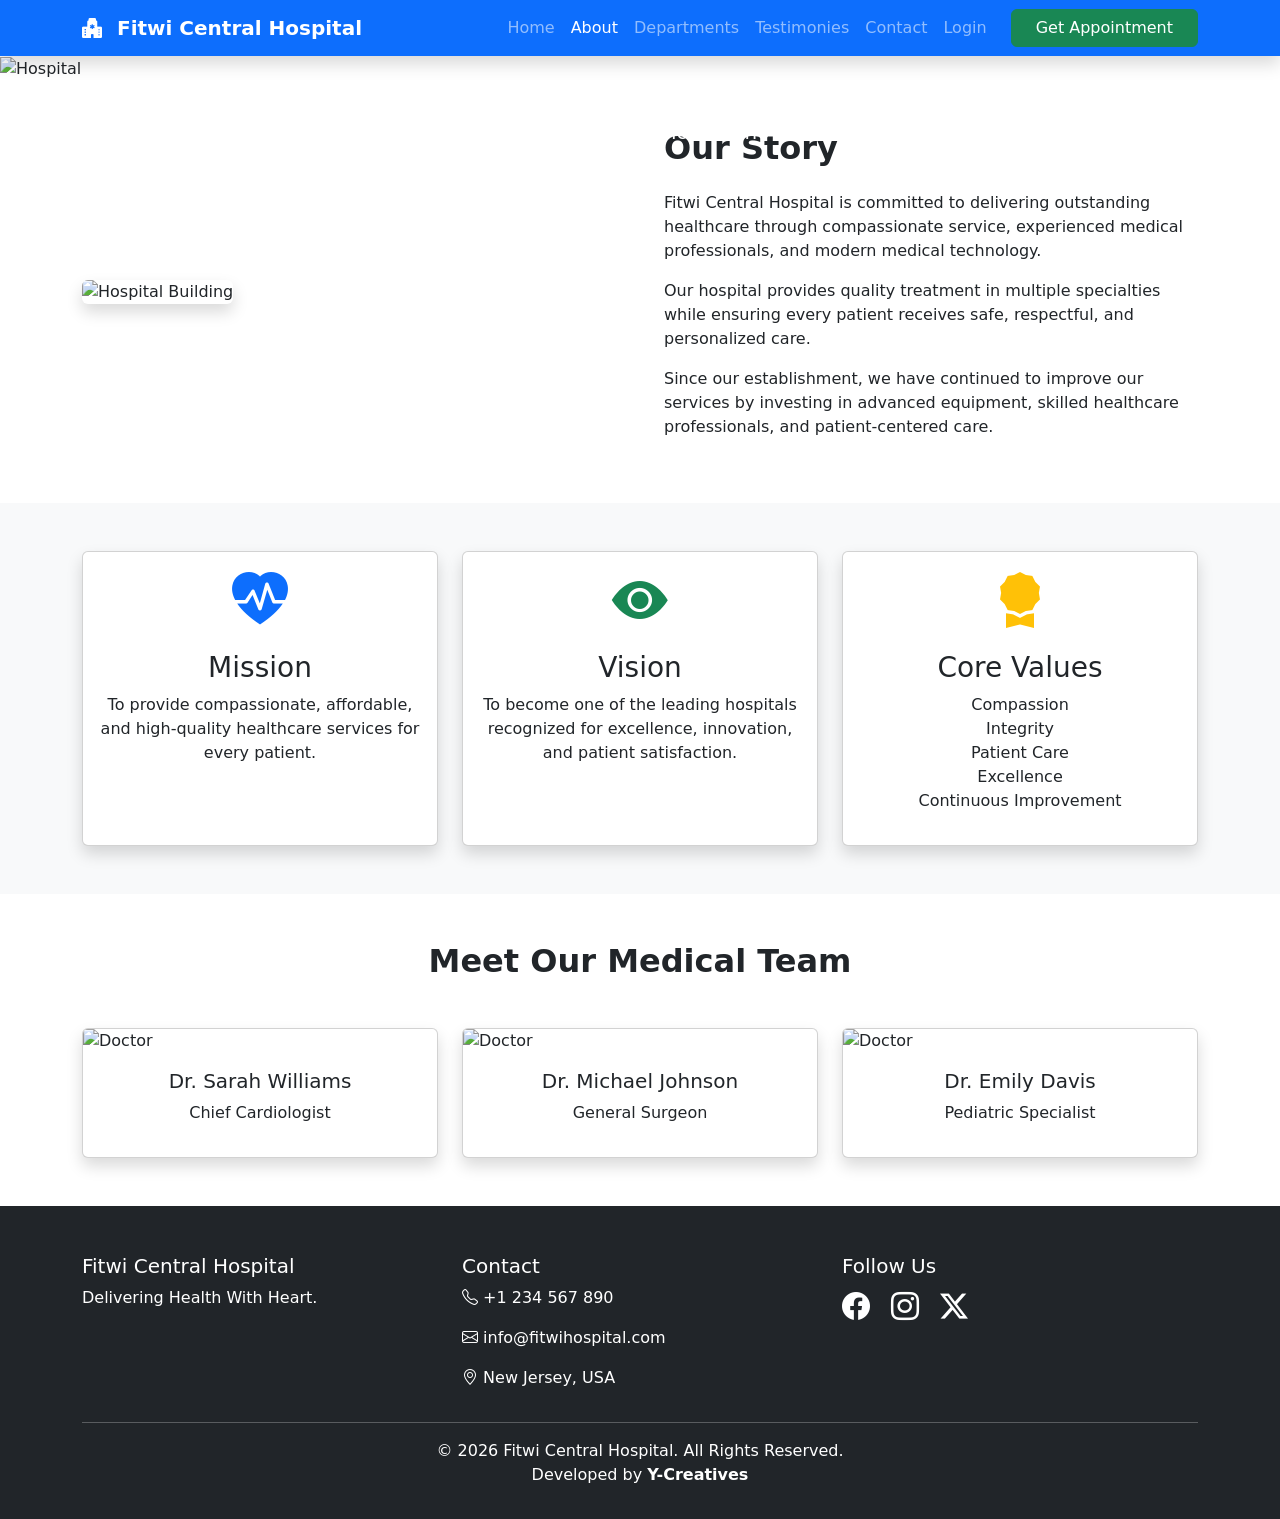
==== about.html @ 9381ca99 "Add files via upload" ====
<!DOCTYPE html>
<html lang="en">

<head>
    <meta charset="UTF-8">
    <meta name="viewport" content="width=device-width, initial-scale=1.0">

    <title>About Us | Fitwi Central Hospital</title>

    <!-- Google Fonts -->
    <link href="https://fonts.googleapis.com/css2?family=Poppins:wght@300;400;500;600;700&display=swap" rel="stylesheet">

    <!-- Bootstrap -->
    <link href="https://cdn.jsdelivr.net/npm/bootstrap@5.3.3/dist/css/bootstrap.min.css" rel="stylesheet">

    <!-- Bootstrap Icons -->
    <link href="https://cdn.jsdelivr.net/npm/bootstrap-icons/font/bootstrap-icons.css" rel="stylesheet">

    <!-- Custom CSS -->
    <link rel="stylesheet" href="style.css">
</head>

<body>

<!-- ================= NAVBAR ================= -->
<nav class="navbar navbar-expand-lg navbar-dark bg-primary sticky-top shadow">

    <div class="container">

        <a class="navbar-brand fw-bold" href="index.html">
            <i class="bi bi-hospital-fill me-2"></i>
            Fitwi Central Hospital
        </a>

        <button class="navbar-toggler"
                data-bs-toggle="collapse"
                data-bs-target="#navbarNav">

            <span class="navbar-toggler-icon"></span>

        </button>

        <div class="collapse navbar-collapse" id="navbarNav">

            <ul class="navbar-nav ms-auto align-items-lg-center">

                <li class="nav-item">
                    <a class="nav-link" href="index.html">Home</a>
                </li>

                <li class="nav-item">
                    <a class="nav-link active" href="about.html">About</a>
                </li>

                <li class="nav-item">
                    <a class="nav-link" href="departments.html">Departments</a>
                </li>

                <li class="nav-item">
                    <a class="nav-link" href="testimonies.html">Testimonies</a>
                </li>

                <li class="nav-item">
                    <a class="nav-link" href="contact.html">Contact</a>
                </li>

                <li class="nav-item">
                    <a class="nav-link" href="login.html">Login</a>
                </li>

                <li class="nav-item ms-lg-3 mt-3 mt-lg-0">
                    <a href="appointment.html" class="btn btn-success px-4">
                        Get Appointment
                    </a>
                </li>

            </ul>

        </div>

    </div>

</nav>

<!-- ================= HERO ================= -->

<header class="position-relative">

    <img src="https://images.unsplash.com/photo-1519494026892-80bbd2d6fd0d?auto=format&fit=crop&w=1600&q=80"
         class="w-100"
         style="height:60vh;object-fit:cover;"
         alt="Hospital">

    <div class="position-absolute top-50 start-50 translate-middle text-center text-white">

        <h1 class="display-4 fw-bold">
            About Fitwi Central Hospital
        </h1>

        <p class="lead">
            Excellence • Compassion • Innovation
        </p>

    </div>

</header>

<!-- ================= OUR STORY ================= -->

<section class="py-5">

<div class="container">

<div class="row align-items-center g-5">

<div class="col-lg-6">

<img src="https://images.unsplash.com/photo-1586773860418-d37222d8fce3?auto=format&fit=crop&w=1200&q=80"
class="img-fluid rounded shadow"
alt="Hospital Building">

</div>

<div class="col-lg-6">

<h2 class="fw-bold mb-4">
Our Story
</h2>

<p>

Fitwi Central Hospital is committed to delivering outstanding healthcare through compassionate service, experienced medical professionals, and modern medical technology.

</p>

<p>

Our hospital provides quality treatment in multiple specialties while ensuring every patient receives safe, respectful, and personalized care.

</p>

<p>

Since our establishment, we have continued to improve our services by investing in advanced equipment, skilled healthcare professionals, and patient-centered care.

</p>

</div>

</div>

</div>

</section>

<!-- ================= MISSION VISION ================= -->

<section class="py-5 bg-light">

<div class="container">

<div class="row text-center g-4">

<div class="col-md-4">

<div class="card h-100 shadow">

<div class="card-body">

<i class="bi bi-heart-pulse-fill display-4 text-primary"></i>

<h3 class="mt-3">
Mission
</h3>

<p>
To provide compassionate, affordable, and high-quality healthcare services for every patient.
</p>

</div>

</div>

</div>

<div class="col-md-4">

<div class="card h-100 shadow">

<div class="card-body">

<i class="bi bi-eye-fill display-4 text-success"></i>

<h3 class="mt-3">
Vision
</h3>

<p>
To become one of the leading hospitals recognized for excellence, innovation, and patient satisfaction.
</p>

</div>

</div>

</div>

<div class="col-md-4">

<div class="card h-100 shadow">

<div class="card-body">

<i class="bi bi-award-fill display-4 text-warning"></i>

<h3 class="mt-3">
Core Values
</h3>

<p>

Compassion<br>
Integrity<br>
Patient Care<br>
Excellence<br>
Continuous Improvement

</p>

</div>

</div>

</div>

</div>

</div>

</section>

<!-- ================= DOCTORS ================= -->

<section class="py-5">

<div class="container">

<h2 class="text-center fw-bold mb-5">
Meet Our Medical Team
</h2>

<div class="row g-4">

<div class="col-md-4">

<div class="card shadow">

<img src="https://images.unsplash.com/photo-1559839734-2b71ea197ec2?auto=format&fit=crop&w=800&q=80"
class="card-img-top"
alt="Doctor">

<div class="card-body text-center">

<h5>Dr. Sarah Williams</h5>

<p>Chief Cardiologist</p>

</div>

</div>

</div>

<div class="col-md-4">

<div class="card shadow">

<img src="https://images.unsplash.com/photo-1612277795421-9bc7706a4a41?auto=format&fit=crop&w=800&q=80"
class="card-img-top"
alt="Doctor">

<div class="card-body text-center">

<h5>Dr. Michael Johnson</h5>

<p>General Surgeon</p>

</div>

</div>

</div>

<div class="col-md-4">

<div class="card shadow">

<img src="https://images.unsplash.com/photo-1594824476967-48c8b964273f?auto=format&fit=crop&w=800&q=80"
class="card-img-top"
alt="Doctor">

<div class="card-body text-center">

<h5>Dr. Emily Davis</h5>

<p>Pediatric Specialist</p>

</div>

</div>

</div>

</div>

</div>

</section>

<!-- ================= FOOTER ================= -->

<footer class="bg-dark text-white pt-5 pb-3">

<div class="container">

<div class="row">

<div class="col-md-4">

<h5>Fitwi Central Hospital</h5>

<p>Delivering Health With Heart.</p>

</div>

<div class="col-md-4">

<h5>Contact</h5>

<p><i class="bi bi-telephone"></i> +1 234 567 890</p>

<p><i class="bi bi-envelope"></i> info@fitwihospital.com</p>

<p><i class="bi bi-geo-alt"></i> New Jersey, USA</p>

</div>

<div class="col-md-4">

<h5>Follow Us</h5>

<i class="bi bi-facebook fs-3 me-3"></i>

<i class="bi bi-instagram fs-3 me-3"></i>

<i class="bi bi-twitter-x fs-3"></i>

</div>

</div>

<hr>

<div class="text-center">

<p class="mb-0">
© 2026 Fitwi Central Hospital. All Rights Reserved.
</p>

<p>
Developed by <strong>Y-Creatives</strong>
</p>

</div>

</div>

</footer>

<script src="https://cdn.jsdelivr.net/npm/bootstrap@5.3.3/dist/js/bootstrap.bundle.min.js"></script>

<script src="script.js"></script>

</body>
</html>
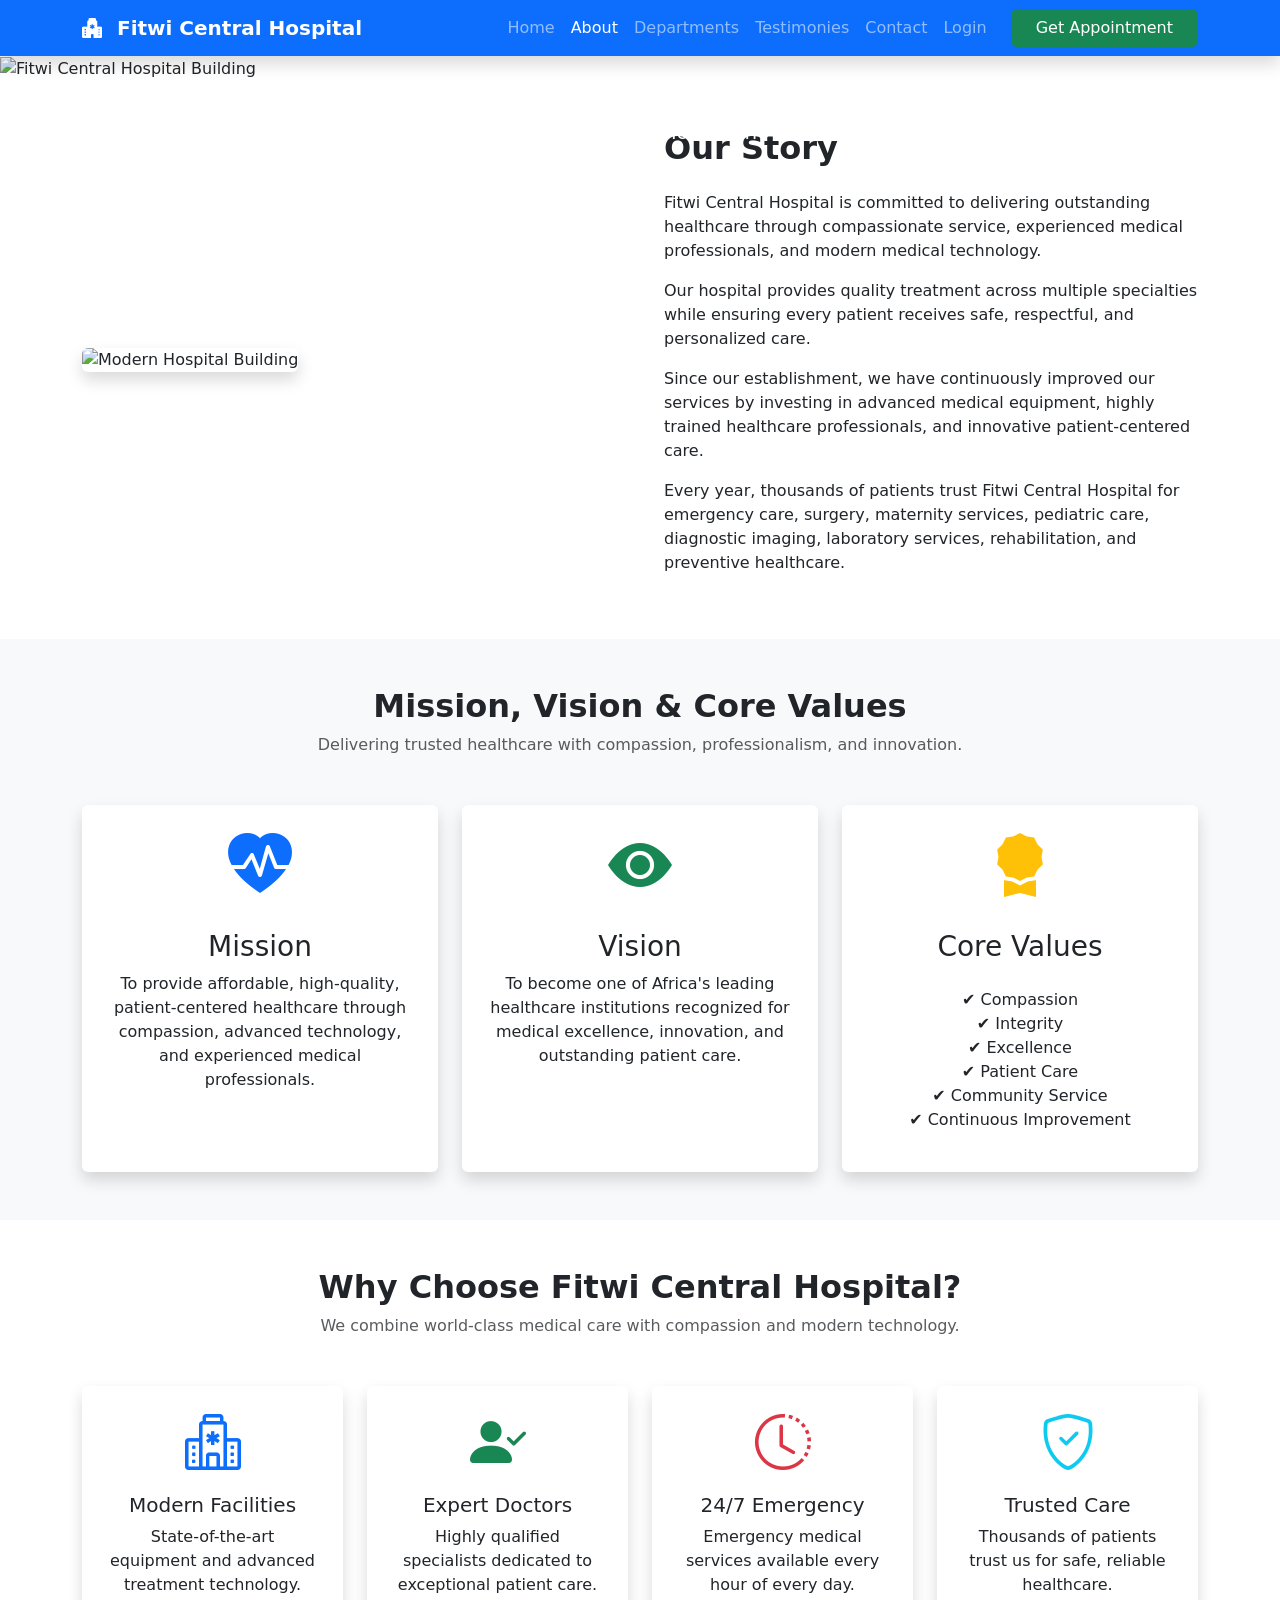
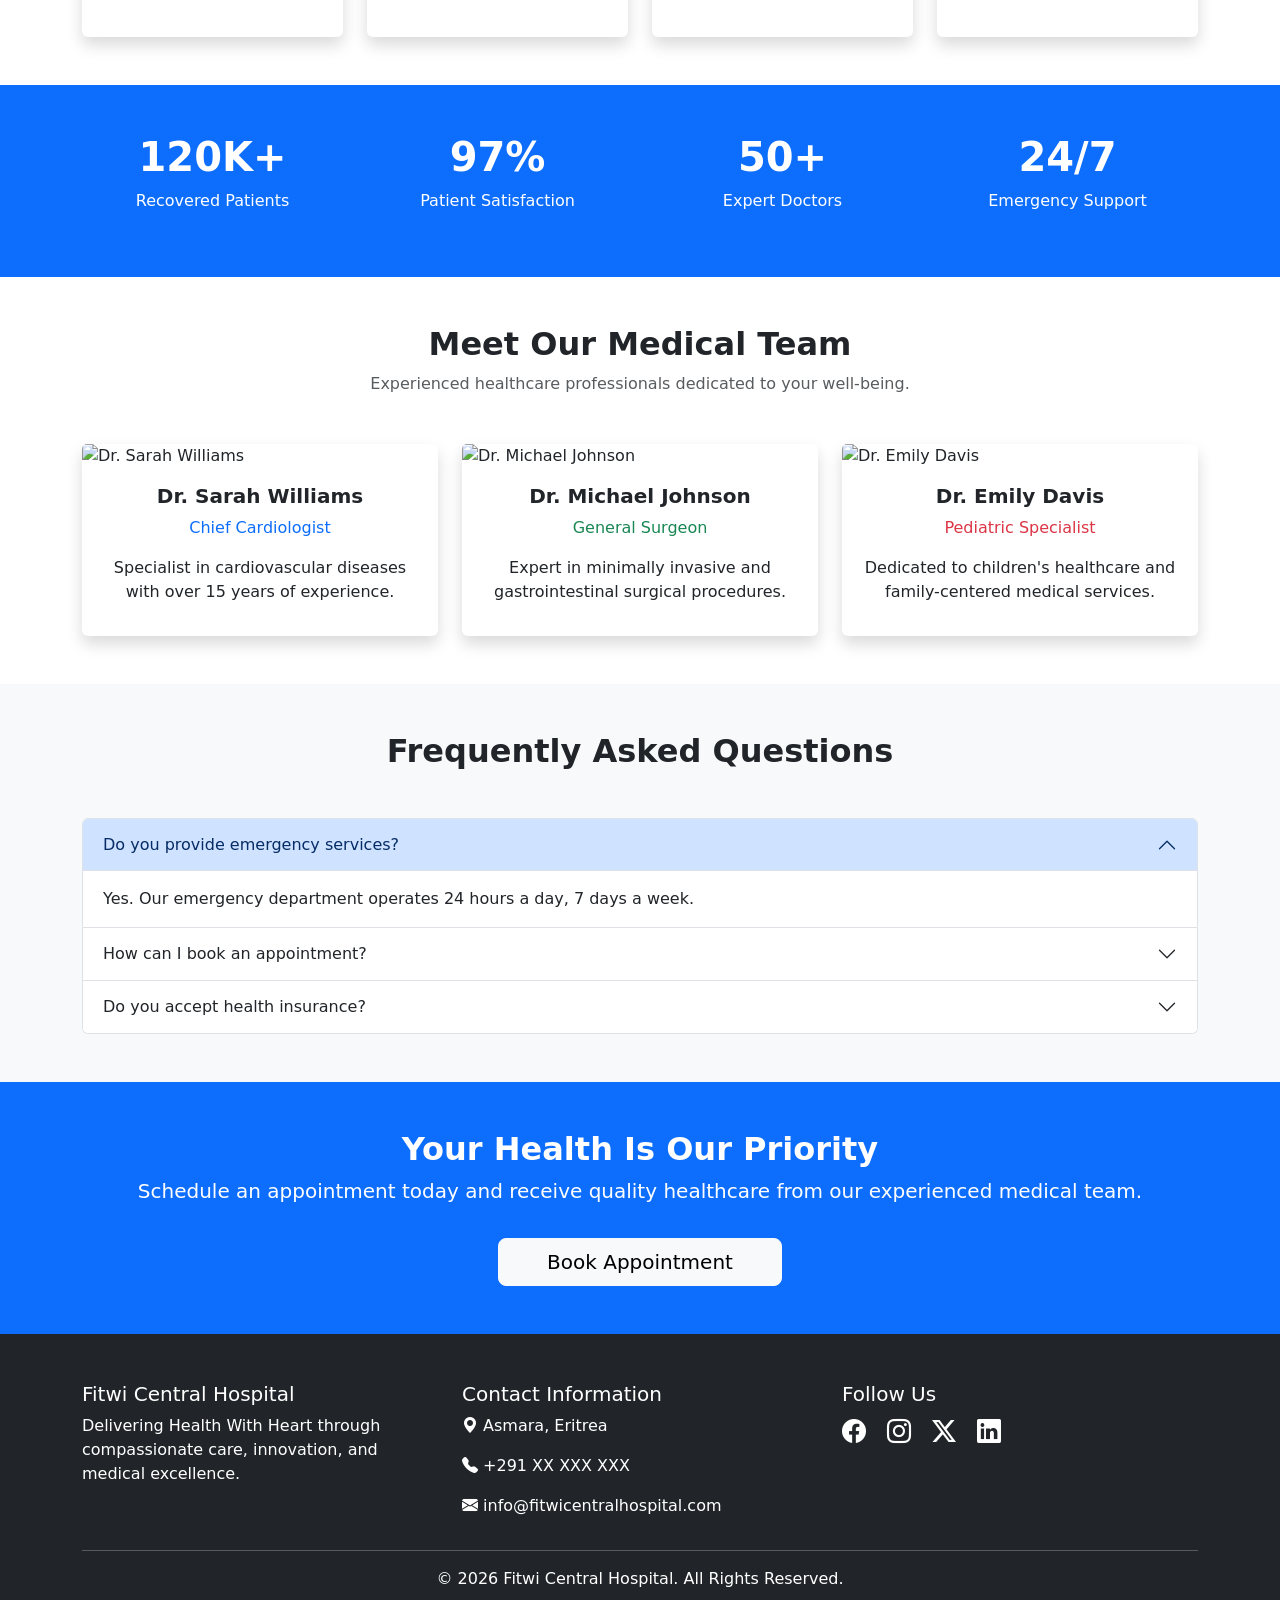
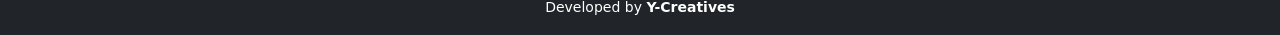
==== commit 3f32c191: "Add files via upload" ====
--- a/about.html
+++ b/about.html
@@ -2,27 +2,69 @@
 <html lang="en">
 
 <head>
+
     <meta charset="UTF-8">
     <meta name="viewport" content="width=device-width, initial-scale=1.0">
 
-    <title>About Us | Fitwi Central Hospital</title>
+    <!-- Primary SEO -->
+    <title>About Us | Fitwi Central Hospital | Compassionate Healthcare Services</title>
+
+    <meta name="description"
+        content="Learn about Fitwi Central Hospital, our mission, vision, expert doctors, modern facilities, and commitment to providing compassionate, high-quality healthcare services.">
+
+    <meta name="keywords"
+        content="Fitwi Central Hospital, Hospital, Healthcare, Medical Center, Doctors, Patient Care, About Hospital">
+
+    <meta name="author" content="Y-Creatives">
+
+    <meta name="robots" content="index, follow">
+
+    <!-- Canonical -->
+    <link rel="canonical"
+        href="https://fitwi-central-hospital.netlify.app/about.html">
+
+    <!-- Open Graph -->
+    <meta property="og:type" content="website">
+    <meta property="og:title" content="About Fitwi Central Hospital">
+    <meta property="og:description"
+        content="Discover our story, mission, vision and experienced healthcare professionals.">
+    <meta property="og:image"
+        content="https://images.unsplash.com/photo-1519494026892-80bbd2d6fd0d?auto=format&fit=crop&w=1200&q=80">
+    <meta property="og:url"
+        content="https://fitwi-central-hospital.netlify.app/about.html">
+
+    <!-- Twitter -->
+    <meta name="twitter:card" content="summary_large_image">
+    <meta name="twitter:title" content="About Fitwi Central Hospital">
+    <meta name="twitter:description"
+        content="Learn more about Fitwi Central Hospital and our medical services.">
+    <meta name="twitter:image"
+        content="https://images.unsplash.com/photo-1519494026892-80bbd2d6fd0d?auto=format&fit=crop&w=1200&q=80">
+
+    <!-- Favicon -->
+    <link rel="icon" href="images/favicon.png">
 
     <!-- Google Fonts -->
-    <link href="https://fonts.googleapis.com/css2?family=Poppins:wght@300;400;500;600;700&display=swap" rel="stylesheet">
+    <link href="https://fonts.googleapis.com/css2?family=Poppins:wght@300;400;500;600;700&display=swap"
+        rel="stylesheet">
 
     <!-- Bootstrap -->
-    <link href="https://cdn.jsdelivr.net/npm/bootstrap@5.3.3/dist/css/bootstrap.min.css" rel="stylesheet">
+    <link href="https://cdn.jsdelivr.net/npm/bootstrap@5.3.3/dist/css/bootstrap.min.css"
+        rel="stylesheet">
 
     <!-- Bootstrap Icons -->
-    <link href="https://cdn.jsdelivr.net/npm/bootstrap-icons/font/bootstrap-icons.css" rel="stylesheet">
+    <link href="https://cdn.jsdelivr.net/npm/bootstrap-icons@1.11.3/font/bootstrap-icons.css"
+        rel="stylesheet">
 
     <!-- Custom CSS -->
     <link rel="stylesheet" href="style.css">
+
 </head>
 
 <body>
 
 <!-- ================= NAVBAR ================= -->
+
 <nav class="navbar navbar-expand-lg navbar-dark bg-primary sticky-top shadow">
 
     <div class="container">
@@ -33,6 +75,7 @@
         </a>
 
         <button class="navbar-toggler"
+                type="button"
                 data-bs-toggle="collapse"
                 data-bs-target="#navbarNav">
 
@@ -88,8 +131,8 @@
 
     <img src="https://images.unsplash.com/photo-1519494026892-80bbd2d6fd0d?auto=format&fit=crop&w=1600&q=80"
          class="w-100"
-         style="height:60vh;object-fit:cover;"
-         alt="Hospital">
+         style="height:60vh; object-fit:cover;"
+         alt="Fitwi Central Hospital Building">
 
     <div class="position-absolute top-50 start-50 translate-middle text-center text-white">
 
@@ -109,211 +152,494 @@
 
 <section class="py-5">
 
-<div class="container">
-
-<div class="row align-items-center g-5">
-
-<div class="col-lg-6">
-
-<img src="https://images.unsplash.com/photo-1586773860418-d37222d8fce3?auto=format&fit=crop&w=1200&q=80"
-class="img-fluid rounded shadow"
-alt="Hospital Building">
-
-</div>
-
-<div class="col-lg-6">
-
-<h2 class="fw-bold mb-4">
-Our Story
-</h2>
-
-<p>
-
-Fitwi Central Hospital is committed to delivering outstanding healthcare through compassionate service, experienced medical professionals, and modern medical technology.
-
-</p>
-
-<p>
-
-Our hospital provides quality treatment in multiple specialties while ensuring every patient receives safe, respectful, and personalized care.
-
-</p>
-
-<p>
-
-Since our establishment, we have continued to improve our services by investing in advanced equipment, skilled healthcare professionals, and patient-centered care.
-
-</p>
-
-</div>
-
-</div>
-
-</div>
+    <div class="container">
+
+        <div class="row align-items-center g-5">
+
+            <div class="col-lg-6">
+
+                <img src="https://images.unsplash.com/photo-1586773860418-d37222d8fce3?auto=format&fit=crop&w=1200&q=80"
+                     class="img-fluid rounded shadow"
+                     alt="Modern Hospital Building">
+
+            </div>
+
+            <div class="col-lg-6">
+
+                <h2 class="fw-bold mb-4">
+                    Our Story
+                </h2>
+
+                <p>
+                    Fitwi Central Hospital is committed to delivering outstanding healthcare through compassionate service, experienced medical professionals, and modern medical technology.
+                </p>
+
+                <p>
+                    Our hospital provides quality treatment across multiple specialties while ensuring every patient receives safe, respectful, and personalized care.
+                </p>
+
+                <p>
+                    Since our establishment, we have continuously improved our services by investing in advanced medical equipment, highly trained healthcare professionals, and innovative patient-centered care.
+                </p>
+
+                <p>
+                    Every year, thousands of patients trust Fitwi Central Hospital for emergency care, surgery, maternity services, pediatric care, diagnostic imaging, laboratory services, rehabilitation, and preventive healthcare.
+                </p>
+
+            </div>
+
+        </div>
+
+    </div>
+</section><!-- ================= MISSION • VISION • CORE VALUES ================= -->
+
+<section class="py-5 bg-light">
+
+    <div class="container">
+
+        <div class="text-center mb-5">
+
+            <h2 class="fw-bold">Mission, Vision & Core Values</h2>
+
+            <p class="text-muted">
+                Delivering trusted healthcare with compassion, professionalism, and innovation.
+            </p>
+
+        </div>
+
+        <div class="row g-4">
+
+            <!-- Mission -->
+
+            <div class="col-md-4">
+
+                <div class="card border-0 shadow h-100 text-center p-4">
+
+                    <i class="bi bi-heart-pulse-fill display-3 text-primary"></i>
+
+                    <h3 class="mt-4">Mission</h3>
+
+                    <p>
+                        To provide affordable, high-quality, patient-centered healthcare through
+                        compassion, advanced technology, and experienced medical professionals.
+                    </p>
+
+                </div>
+
+            </div>
+
+            <!-- Vision -->
+
+            <div class="col-md-4">
+
+                <div class="card border-0 shadow h-100 text-center p-4">
+
+                    <i class="bi bi-eye-fill display-3 text-success"></i>
+
+                    <h3 class="mt-4">Vision</h3>
+
+                    <p>
+                        To become one of Africa's leading healthcare institutions recognized for
+                        medical excellence, innovation, and outstanding patient care.
+                    </p>
+
+                </div>
+
+            </div>
+
+            <!-- Core Values -->
+
+            <div class="col-md-4">
+
+                <div class="card border-0 shadow h-100 text-center p-4">
+
+                    <i class="bi bi-award-fill display-3 text-warning"></i>
+
+                    <h3 class="mt-4">Core Values</h3>
+
+                    <ul class="list-unstyled mt-3">
+
+                        <li>✔ Compassion</li>
+
+                        <li>✔ Integrity</li>
+
+                        <li>✔ Excellence</li>
+
+                        <li>✔ Patient Care</li>
+
+                        <li>✔ Community Service</li>
+
+                        <li>✔ Continuous Improvement</li>
+
+                    </ul>
+
+                </div>
+
+            </div>
+
+        </div>
+
+    </div>
 
 </section>
 
-<!-- ================= MISSION VISION ================= -->
+<!-- ================= WHY CHOOSE US ================= -->
+
+<section class="py-5">
+
+    <div class="container">
+
+        <div class="text-center mb-5">
+
+            <h2 class="fw-bold">
+                Why Choose Fitwi Central Hospital?
+            </h2>
+
+            <p class="text-muted">
+                We combine world-class medical care with compassion and modern technology.
+            </p>
+
+        </div>
+
+        <div class="row g-4">
+
+            <div class="col-md-3">
+
+                <div class="card shadow border-0 h-100 text-center p-4">
+
+                    <i class="bi bi-hospital display-4 text-primary"></i>
+
+                    <h5 class="mt-3">Modern Facilities</h5>
+
+                    <p>
+                        State-of-the-art equipment and advanced treatment technology.
+                    </p>
+
+                </div>
+
+            </div>
+
+            <div class="col-md-3">
+
+                <div class="card shadow border-0 h-100 text-center p-4">
+
+                    <i class="bi bi-person-check-fill display-4 text-success"></i>
+
+                    <h5 class="mt-3">Expert Doctors</h5>
+
+                    <p>
+                        Highly qualified specialists dedicated to exceptional patient care.
+                    </p>
+
+                </div>
+
+            </div>
+
+            <div class="col-md-3">
+
+                <div class="card shadow border-0 h-100 text-center p-4">
+
+                    <i class="bi bi-clock-history display-4 text-danger"></i>
+
+                    <h5 class="mt-3">24/7 Emergency</h5>
+
+                    <p>
+                        Emergency medical services available every hour of every day.
+                    </p>
+
+                </div>
+
+            </div>
+
+            <div class="col-md-3">
+
+                <div class="card shadow border-0 h-100 text-center p-4">
+
+                    <i class="bi bi-shield-check display-4 text-info"></i>
+
+                    <h5 class="mt-3">Trusted Care</h5>
+
+                    <p>
+                        Thousands of patients trust us for safe, reliable healthcare.
+                    </p>
+
+                </div>
+
+            </div>
+
+        </div>
+
+    </div>
+
+</section>
+
+<!-- ================= HOSPITAL STATISTICS ================= -->
+
+<section class="py-5 bg-primary text-white">
+
+    <div class="container">
+
+        <div class="row text-center g-4">
+
+            <div class="col-md-3">
+
+                <h1 class="fw-bold">120K+</h1>
+
+                <p>Recovered Patients</p>
+
+            </div>
+
+            <div class="col-md-3">
+
+                <h1 class="fw-bold">97%</h1>
+
+                <p>Patient Satisfaction</p>
+
+            </div>
+
+            <div class="col-md-3">
+
+                <h1 class="fw-bold">50+</h1>
+
+                <p>Expert Doctors</p>
+
+            </div>
+
+            <div class="col-md-3">
+
+                <h1 class="fw-bold">24/7</h1>
+
+                <p>Emergency Support</p>
+
+            </div>
+
+        </div>
+
+    </div>
+
+</section><!-- ================= OUR MEDICAL TEAM ================= -->
+
+<section class="py-5">
+
+    <div class="container">
+
+        <div class="text-center mb-5">
+
+            <h2 class="fw-bold">Meet Our Medical Team</h2>
+
+            <p class="text-muted">
+                Experienced healthcare professionals dedicated to your well-being.
+            </p>
+
+        </div>
+
+        <div class="row g-4">
+
+            <!-- Doctor 1 -->
+
+            <div class="col-lg-4 col-md-6">
+
+                <div class="card border-0 shadow h-100">
+
+                    <img src="https://images.pexels.com/photos/5452293/pexels-photo-5452293.jpeg?auto=compress&cs=tinysrgb&w=800"
+                        class="card-img-top"
+                        alt="Dr. Sarah Williams">
+
+                    <div class="card-body text-center">
+
+                        <h5 class="fw-bold">Dr. Sarah Williams</h5>
+
+                        <p class="text-primary">Chief Cardiologist</p>
+
+                        <p>
+                            Specialist in cardiovascular diseases with over 15 years of experience.
+                        </p>
+
+                    </div>
+
+                </div>
+
+            </div>
+
+            <!-- Doctor 2 -->
+
+            <div class="col-lg-4 col-md-6">
+
+                <div class="card border-0 shadow h-100">
+
+                    <img src="https://images.pexels.com/photos/6129507/pexels-photo-6129507.jpeg?auto=compress&cs=tinysrgb&w=800"
+                        class="card-img-top"
+                        alt="Dr. Michael Johnson">
+
+                    <div class="card-body text-center">
+
+                        <h5 class="fw-bold">Dr. Michael Johnson</h5>
+
+                        <p class="text-success">General Surgeon</p>
+
+                        <p>
+                            Expert in minimally invasive and gastrointestinal surgical procedures.
+                        </p>
+
+                    </div>
+
+                </div>
+
+            </div>
+
+            <!-- Doctor 3 -->
+
+            <div class="col-lg-4 col-md-6">
+
+                <div class="card border-0 shadow h-100">
+
+                    <img src="https://images.pexels.com/photos/5215024/pexels-photo-5215024.jpeg?auto=compress&cs=tinysrgb&w=800"
+                        class="card-img-top"
+                        alt="Dr. Emily Davis">
+
+                    <div class="card-body text-center">
+
+                        <h5 class="fw-bold">Dr. Emily Davis</h5>
+
+                        <p class="text-danger">Pediatric Specialist</p>
+
+                        <p>
+                            Dedicated to children's healthcare and family-centered medical services.
+                        </p>
+
+                    </div>
+
+                </div>
+
+            </div>
+
+        </div>
+
+    </div>
+
+</section>
+
+<!-- ================= FAQ ================= -->
 
 <section class="py-5 bg-light">
 
-<div class="container">
-
-<div class="row text-center g-4">
-
-<div class="col-md-4">
-
-<div class="card h-100 shadow">
-
-<div class="card-body">
-
-<i class="bi bi-heart-pulse-fill display-4 text-primary"></i>
-
-<h3 class="mt-3">
-Mission
-</h3>
-
-<p>
-To provide compassionate, affordable, and high-quality healthcare services for every patient.
-</p>
-
-</div>
-
-</div>
-
-</div>
-
-<div class="col-md-4">
-
-<div class="card h-100 shadow">
-
-<div class="card-body">
-
-<i class="bi bi-eye-fill display-4 text-success"></i>
-
-<h3 class="mt-3">
-Vision
-</h3>
-
-<p>
-To become one of the leading hospitals recognized for excellence, innovation, and patient satisfaction.
-</p>
-
-</div>
-
-</div>
-
-</div>
-
-<div class="col-md-4">
-
-<div class="card h-100 shadow">
-
-<div class="card-body">
-
-<i class="bi bi-award-fill display-4 text-warning"></i>
-
-<h3 class="mt-3">
-Core Values
-</h3>
-
-<p>
-
-Compassion<br>
-Integrity<br>
-Patient Care<br>
-Excellence<br>
-Continuous Improvement
-
-</p>
-
-</div>
-
-</div>
-
-</div>
-
-</div>
-
-</div>
+    <div class="container">
+
+        <h2 class="text-center fw-bold mb-5">
+            Frequently Asked Questions
+        </h2>
+
+        <div class="accordion" id="faqAccordion">
+
+            <div class="accordion-item">
+
+                <h2 class="accordion-header">
+
+                    <button class="accordion-button"
+                        data-bs-toggle="collapse"
+                        data-bs-target="#faq1">
+
+                        Do you provide emergency services?
+
+                    </button>
+
+                </h2>
+
+                <div id="faq1"
+                    class="accordion-collapse collapse show"
+                    data-bs-parent="#faqAccordion">
+
+                    <div class="accordion-body">
+
+                        Yes. Our emergency department operates 24 hours a day, 7 days a week.
+
+                    </div>
+
+                </div>
+
+            </div>
+
+            <div class="accordion-item">
+
+                <h2 class="accordion-header">
+
+                    <button class="accordion-button collapsed"
+                        data-bs-toggle="collapse"
+                        data-bs-target="#faq2">
+
+                        How can I book an appointment?
+
+                    </button>
+
+                </h2>
+
+                <div id="faq2"
+                    class="accordion-collapse collapse"
+                    data-bs-parent="#faqAccordion">
+
+                    <div class="accordion-body">
+
+                        Appointments can be booked online, by phone, or by visiting our hospital reception.
+
+                    </div>
+
+                </div>
+
+            </div>
+
+            <div class="accordion-item">
+
+                <h2 class="accordion-header">
+
+                    <button class="accordion-button collapsed"
+                        data-bs-toggle="collapse"
+                        data-bs-target="#faq3">
+
+                        Do you accept health insurance?
+
+                    </button>
+
+                </h2>
+
+                <div id="faq3"
+                    class="accordion-collapse collapse"
+                    data-bs-parent="#faqAccordion">
+
+                    <div class="accordion-body">
+
+                        Yes. We work with several insurance providers. Please contact us for details.
+
+                    </div>
+
+                </div>
+
+            </div>
+
+        </div>
+
+    </div>
 
 </section>
 
-<!-- ================= DOCTORS ================= -->
-
-<section class="py-5">
-
-<div class="container">
-
-<h2 class="text-center fw-bold mb-5">
-Meet Our Medical Team
-</h2>
-
-<div class="row g-4">
-
-<div class="col-md-4">
-
-<div class="card shadow">
-
-<img src="https://images.unsplash.com/photo-1559839734-2b71ea197ec2?auto=format&fit=crop&w=800&q=80"
-class="card-img-top"
-alt="Doctor">
-
-<div class="card-body text-center">
-
-<h5>Dr. Sarah Williams</h5>
-
-<p>Chief Cardiologist</p>
-
-</div>
-
-</div>
-
-</div>
-
-<div class="col-md-4">
-
-<div class="card shadow">
-
-<img src="https://images.unsplash.com/photo-1612277795421-9bc7706a4a41?auto=format&fit=crop&w=800&q=80"
-class="card-img-top"
-alt="Doctor">
-
-<div class="card-body text-center">
-
-<h5>Dr. Michael Johnson</h5>
-
-<p>General Surgeon</p>
-
-</div>
-
-</div>
-
-</div>
-
-<div class="col-md-4">
-
-<div class="card shadow">
-
-<img src="https://images.unsplash.com/photo-1594824476967-48c8b964273f?auto=format&fit=crop&w=800&q=80"
-class="card-img-top"
-alt="Doctor">
-
-<div class="card-body text-center">
-
-<h5>Dr. Emily Davis</h5>
-
-<p>Pediatric Specialist</p>
-
-</div>
-
-</div>
-
-</div>
-
-</div>
-
-</div>
+<!-- ================= CALL TO ACTION ================= -->
+
+<section class="py-5 text-center bg-primary text-white">
+
+    <div class="container">
+
+        <h2 class="fw-bold">
+            Your Health Is Our Priority
+        </h2>
+
+        <p class="lead">
+            Schedule an appointment today and receive quality healthcare from our experienced medical team.
+        </p>
+
+        <a href="appointment.html" class="btn btn-light btn-lg px-5 mt-3">
+            Book Appointment
+        </a>
+
+    </div>
 
 </section>
 
@@ -321,63 +647,71 @@
 
 <footer class="bg-dark text-white pt-5 pb-3">
 
-<div class="container">
-
-<div class="row">
-
-<div class="col-md-4">
-
-<h5>Fitwi Central Hospital</h5>
-
-<p>Delivering Health With Heart.</p>
-
-</div>
-
-<div class="col-md-4">
-
-<h5>Contact</h5>
-
-<p><i class="bi bi-telephone"></i> +1 234 567 890</p>
-
-<p><i class="bi bi-envelope"></i> info@fitwihospital.com</p>
-
-<p><i class="bi bi-geo-alt"></i> New Jersey, USA</p>
-
-</div>
-
-<div class="col-md-4">
-
-<h5>Follow Us</h5>
-
-<i class="bi bi-facebook fs-3 me-3"></i>
-
-<i class="bi bi-instagram fs-3 me-3"></i>
-
-<i class="bi bi-twitter-x fs-3"></i>
-
-</div>
-
-</div>
-
-<hr>
-
-<div class="text-center">
-
-<p class="mb-0">
-© 2026 Fitwi Central Hospital. All Rights Reserved.
-</p>
-
-<p>
-Developed by <strong>Y-Creatives</strong>
-</p>
-
-</div>
-
-</div>
+    <div class="container">
+
+        <div class="row g-4">
+
+            <div class="col-md-4">
+
+                <h5>Fitwi Central Hospital</h5>
+
+                <p>
+                    Delivering Health With Heart through compassionate care, innovation, and medical excellence.
+                </p>
+
+            </div>
+
+            <div class="col-md-4">
+
+                <h5>Contact Information</h5>
+
+                <p><i class="bi bi-geo-alt-fill"></i> Asmara, Eritrea</p>
+
+                <p><i class="bi bi-telephone-fill"></i> +291 XX XXX XXX</p>
+
+                <p><i class="bi bi-envelope-fill"></i> info@fitwicentralhospital.com</p>
+
+            </div>
+
+            <div class="col-md-4">
+
+                <h5>Follow Us</h5>
+
+                <a href="#" class="text-white me-3"><i class="bi bi-facebook fs-4"></i></a>
+
+                <a href="#" class="text-white me-3"><i class="bi bi-instagram fs-4"></i></a>
+
+                <a href="#" class="text-white me-3"><i class="bi bi-twitter-x fs-4"></i></a>
+
+                <a href="#" class="text-white"><i class="bi bi-linkedin fs-4"></i></a>
+
+            </div>
+
+        </div>
+
+        <hr>
+
+        <div class="text-center">
+
+            <p class="mb-1">
+                © 2026 Fitwi Central Hospital. All Rights Reserved.
+            </p>
+
+            <small>
+                Developed by <strong>Y-Creatives</strong>
+            </small>
+
+        </div>
+
+    </div>
 
 </footer>
 
+<!-- Bootstrap JS -->
+
 <script src="https://cdn.jsdelivr.net/npm/bootstrap@5.3.3/dist/js/bootstrap.bundle.min.js"></script>
+
+<!-- Custom JS -->
 
 <script src="script.js"></script>
 
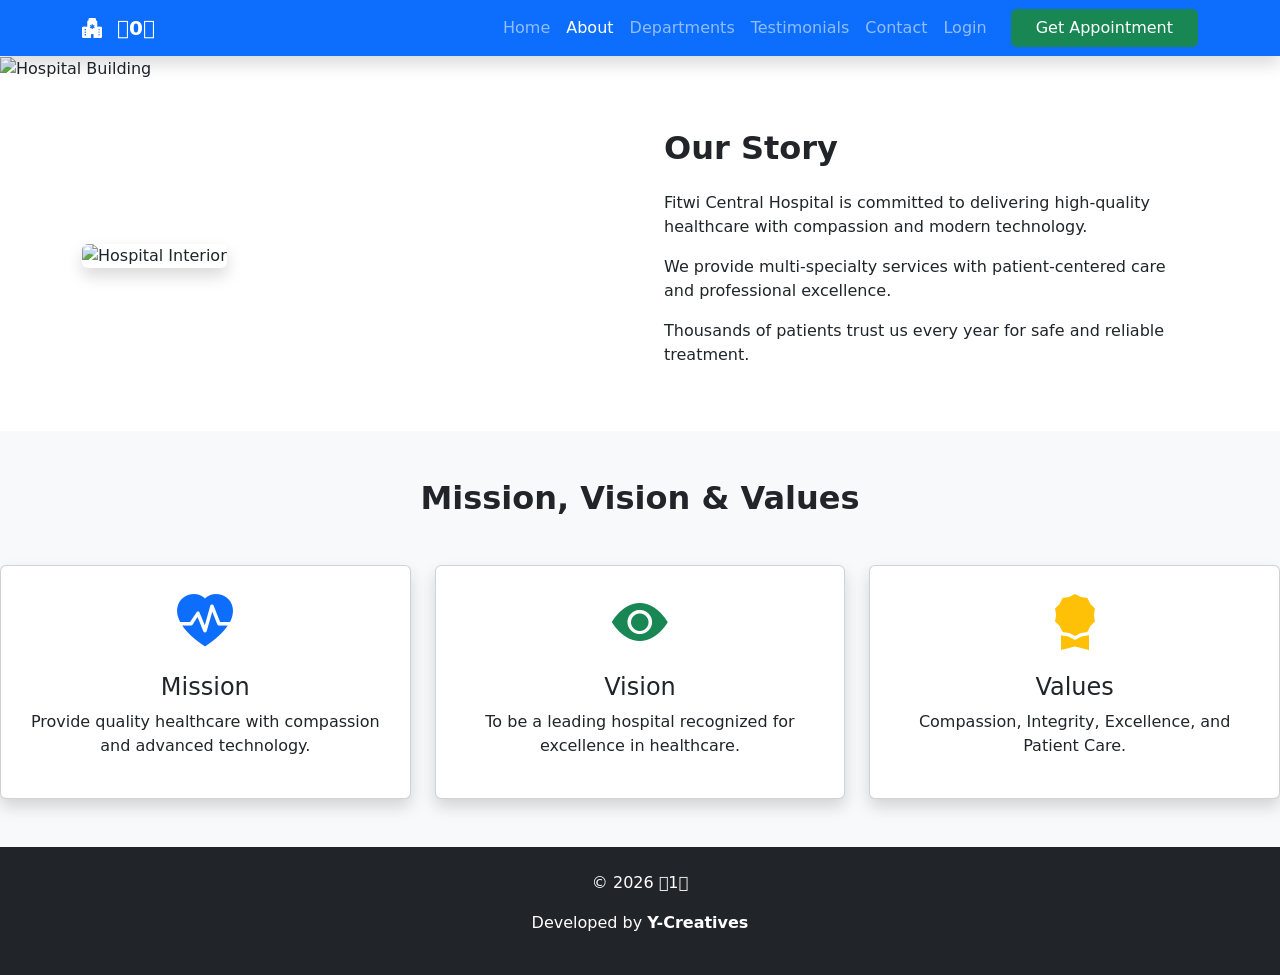
==== commit 5f359f0f: "Add files via upload" ====
--- a/about.html
+++ b/about.html
@@ -2,114 +2,80 @@
 <html lang="en">
 
 <head>
-
     <meta charset="UTF-8">
     <meta name="viewport" content="width=device-width, initial-scale=1.0">
 
-    <!-- Primary SEO -->
+    <!-- PRIMARY SEO -->
     <title>About Us | Fitwi Central Hospital | Compassionate Healthcare Services</title>
 
     <meta name="description"
-        content="Learn about Fitwi Central Hospital, our mission, vision, expert doctors, modern facilities, and commitment to providing compassionate, high-quality healthcare services.">
+        content="Learn about Fitwi Central Hospital, our mission, vision, expert doctors, modern facilities, and commitment to high-quality healthcare services.">
 
     <meta name="keywords"
-        content="Fitwi Central Hospital, Hospital, Healthcare, Medical Center, Doctors, Patient Care, About Hospital">
+        content="Fitwi Central Hospital, hospital, healthcare, medical center, doctors, patient care, about hospital">
 
     <meta name="author" content="Y-Creatives">
-
     <meta name="robots" content="index, follow">
 
-    <!-- Canonical -->
-    <link rel="canonical"
-        href="https://fitwi-central-hospital.netlify.app/about.html">
+    <!-- CANONICAL -->
+    <link rel="canonical" href="https://fitwi-central-hospital.netlify.app/about.html">
 
-    <!-- Open Graph -->
+    <!-- OPEN GRAPH -->
     <meta property="og:type" content="website">
     <meta property="og:title" content="About Fitwi Central Hospital">
-    <meta property="og:description"
-        content="Discover our story, mission, vision and experienced healthcare professionals.">
+    <meta property="og:description" content="Discover our mission, vision, and experienced healthcare professionals.">
     <meta property="og:image"
         content="https://images.unsplash.com/photo-1519494026892-80bbd2d6fd0d?auto=format&fit=crop&w=1200&q=80">
-    <meta property="og:url"
-        content="https://fitwi-central-hospital.netlify.app/about.html">
+    <meta property="og:url" content="https://fitwi-central-hospital.netlify.app/about.html">
 
-    <!-- Twitter -->
+    <!-- TWITTER -->
     <meta name="twitter:card" content="summary_large_image">
     <meta name="twitter:title" content="About Fitwi Central Hospital">
-    <meta name="twitter:description"
-        content="Learn more about Fitwi Central Hospital and our medical services.">
+    <meta name="twitter:description" content="Learn more about our hospital and medical services.">
     <meta name="twitter:image"
         content="https://images.unsplash.com/photo-1519494026892-80bbd2d6fd0d?auto=format&fit=crop&w=1200&q=80">
 
-    <!-- Favicon -->
+    <!-- FAVICON -->
     <link rel="icon" href="images/favicon.png">
 
-    <!-- Google Fonts -->
+    <!-- GOOGLE FONTS -->
     <link href="https://fonts.googleapis.com/css2?family=Poppins:wght@300;400;500;600;700&display=swap"
         rel="stylesheet">
 
-    <!-- Bootstrap -->
-    <link href="https://cdn.jsdelivr.net/npm/bootstrap@5.3.3/dist/css/bootstrap.min.css"
-        rel="stylesheet">
+    <!-- BOOTSTRAP -->
+    <link href="https://cdn.jsdelivr.net/npm/bootstrap@5.3.3/dist/css/bootstrap.min.css" rel="stylesheet">
 
-    <!-- Bootstrap Icons -->
-    <link href="https://cdn.jsdelivr.net/npm/bootstrap-icons@1.11.3/font/bootstrap-icons.css"
-        rel="stylesheet">
+    <!-- BOOTSTRAP ICONS -->
+    <link href="https://cdn.jsdelivr.net/npm/bootstrap-icons@1.11.3/font/bootstrap-icons.css" rel="stylesheet">
 
-    <!-- Custom CSS -->
+    <!-- CUSTOM CSS -->
     <link rel="stylesheet" href="style.css">
-
 </head>
 
 <body>
 
 <!-- ================= NAVBAR ================= -->
-
 <nav class="navbar navbar-expand-lg navbar-dark bg-primary sticky-top shadow">
-
     <div class="container">
 
         <a class="navbar-brand fw-bold" href="index.html">
             <i class="bi bi-hospital-fill me-2"></i>
-            Fitwi Central Hospital
+            0
         </a>
 
-        <button class="navbar-toggler"
-                type="button"
-                data-bs-toggle="collapse"
-                data-bs-target="#navbarNav">
-
+        <button class="navbar-toggler" type="button" data-bs-toggle="collapse" data-bs-target="#navbarNav">
             <span class="navbar-toggler-icon"></span>
-
         </button>
 
         <div class="collapse navbar-collapse" id="navbarNav">
-
             <ul class="navbar-nav ms-auto align-items-lg-center">
 
-                <li class="nav-item">
-                    <a class="nav-link" href="index.html">Home</a>
-                </li>
-
-                <li class="nav-item">
-                    <a class="nav-link active" href="about.html">About</a>
-                </li>
-
-                <li class="nav-item">
-                    <a class="nav-link" href="departments.html">Departments</a>
-                </li>
-
-                <li class="nav-item">
-                    <a class="nav-link" href="testimonies.html">Testimonies</a>
-                </li>
-
-                <li class="nav-item">
-                    <a class="nav-link" href="contact.html">Contact</a>
-                </li>
-
-                <li class="nav-item">
-                    <a class="nav-link" href="login.html">Login</a>
-                </li>
+                <li class="nav-item"><a class="nav-link" href="index.html">Home</a></li>
+                <li class="nav-item"><a class="nav-link active" href="about.html">About</a></li>
+                <li class="nav-item"><a class="nav-link" href="departments.html">Departments</a></li>
+                <li class="nav-item"><a class="nav-link" href="testimonies.html">Testimonials</a></li>
+                <li class="nav-item"><a class="nav-link" href="contact.html">Contact</a></li>
+                <li class="nav-item"><a class="nav-link" href="login.html">Login</a></li>
 
                 <li class="nav-item ms-lg-3 mt-3 mt-lg-0">
                     <a href="appointment.html" class="btn btn-success px-4">
@@ -118,600 +84,90 @@
                 </li>
 
             </ul>
-
         </div>
 
     </div>
-
 </nav>
 
 <!-- ================= HERO ================= -->
-
 <header class="position-relative">
-
     <img src="https://images.unsplash.com/photo-1519494026892-80bbd2d6fd0d?auto=format&fit=crop&w=1600&q=80"
-         class="w-100"
-         style="height:60vh; object-fit:cover;"
-         alt="Fitwi Central Hospital Building">
+        class="w-100"
+        style="height:60vh; object-fit:cover;"
+        alt="Hospital Building">
 
     <div class="position-absolute top-50 start-50 translate-middle text-center text-white">
-
-        <h1 class="display-4 fw-bold">
-            About Fitwi Central Hospital
-        </h1>
-
-        <p class="lead">
-            Excellence • Compassion • Innovation
-        </p>
-
+        <h1 class="display-4 fw-bold">About Us</h1>
+        <p class="lead">Excellence • Compassion • Innovation</p>
     </div>
-
 </header>
 
-<!-- ================= OUR STORY ================= -->
-
+<!-- ================= STORY ================= -->
 <section class="py-5">
-
     <div class="container">
-
         <div class="row align-items-center g-5">
 
             <div class="col-lg-6">
-
                 <img src="https://images.unsplash.com/photo-1586773860418-d37222d8fce3?auto=format&fit=crop&w=1200&q=80"
-                     class="img-fluid rounded shadow"
-                     alt="Modern Hospital Building">
-
+                    class="img-fluid rounded shadow"
+                    alt="Hospital Interior">
             </div>
 
             <div class="col-lg-6">
+                <h2 class="fw-bold mb-4">Our Story</h2>
 
-                <h2 class="fw-bold mb-4">
-                    Our Story
-                </h2>
-
-                <p>
-                    Fitwi Central Hospital is committed to delivering outstanding healthcare through compassionate service, experienced medical professionals, and modern medical technology.
-                </p>
-
-                <p>
-                    Our hospital provides quality treatment across multiple specialties while ensuring every patient receives safe, respectful, and personalized care.
-                </p>
-
-                <p>
-                    Since our establishment, we have continuously improved our services by investing in advanced medical equipment, highly trained healthcare professionals, and innovative patient-centered care.
-                </p>
-
-                <p>
-                    Every year, thousands of patients trust Fitwi Central Hospital for emergency care, surgery, maternity services, pediatric care, diagnostic imaging, laboratory services, rehabilitation, and preventive healthcare.
-                </p>
-
+                <p>Fitwi Central Hospital is committed to delivering high-quality healthcare with compassion and modern technology.</p>
+                <p>We provide multi-specialty services with patient-centered care and professional excellence.</p>
+                <p>Thousands of patients trust us every year for safe and reliable treatment.</p>
             </div>
 
         </div>
+    </div>
+</section>
 
+<!-- ================= MISSION VISION VALUES ================= -->
+<section class="py-5 bg-light">
+    <div class="container text-center mb-5">
+        <h2 class="fw-bold">Mission, Vision & Values</h2>
     </div>
-</section><!-- ================= MISSION • VISION • CORE VALUES ================= -->
 
-<section class="py-5 bg-light">
+    <div class="row g-4">
 
-    <div class="container">
-
-        <div class="text-center mb-5">
-
-            <h2 class="fw-bold">Mission, Vision & Core Values</h2>
-
-            <p class="text-muted">
-                Delivering trusted healthcare with compassion, professionalism, and innovation.
-            </p>
-
+        <div class="col-md-4">
+            <div class="card shadow p-4 h-100 text-center">
+                <i class="bi bi-heart-pulse-fill display-4 text-primary"></i>
+                <h4 class="mt-3">Mission</h4>
+                <p>Provide quality healthcare with compassion and advanced technology.</p>
+            </div>
         </div>
 
-        <div class="row g-4">
+        <div class="col-md-4">
+            <div class="card shadow p-4 h-100 text-center">
+                <i class="bi bi-eye-fill display-4 text-success"></i>
+                <h4 class="mt-3">Vision</h4>
+                <p>To be a leading hospital recognized for excellence in healthcare.</p>
+            </div>
+        </div>
 
-            <!-- Mission -->
-
-            <div class="col-md-4">
-
-                <div class="card border-0 shadow h-100 text-center p-4">
-
-                    <i class="bi bi-heart-pulse-fill display-3 text-primary"></i>
-
-                    <h3 class="mt-4">Mission</h3>
-
-                    <p>
-                        To provide affordable, high-quality, patient-centered healthcare through
-                        compassion, advanced technology, and experienced medical professionals.
-                    </p>
-
-                </div>
-
+        <div class="col-md-4">
+            <div class="card shadow p-4 h-100 text-center">
+                <i class="bi bi-award-fill display-4 text-warning"></i>
+                <h4 class="mt-3">Values</h4>
+                <p>Compassion, Integrity, Excellence, and Patient Care.</p>
             </div>
-
-            <!-- Vision -->
-
-            <div class="col-md-4">
-
-                <div class="card border-0 shadow h-100 text-center p-4">
-
-                    <i class="bi bi-eye-fill display-3 text-success"></i>
-
-                    <h3 class="mt-4">Vision</h3>
-
-                    <p>
-                        To become one of Africa's leading healthcare institutions recognized for
-                        medical excellence, innovation, and outstanding patient care.
-                    </p>
-
-                </div>
-
-            </div>
-
-            <!-- Core Values -->
-
-            <div class="col-md-4">
-
-                <div class="card border-0 shadow h-100 text-center p-4">
-
-                    <i class="bi bi-award-fill display-3 text-warning"></i>
-
-                    <h3 class="mt-4">Core Values</h3>
-
-                    <ul class="list-unstyled mt-3">
-
-                        <li>✔ Compassion</li>
-
-                        <li>✔ Integrity</li>
-
-                        <li>✔ Excellence</li>
-
-                        <li>✔ Patient Care</li>
-
-                        <li>✔ Community Service</li>
-
-                        <li>✔ Continuous Improvement</li>
-
-                    </ul>
-
-                </div>
-
-            </div>
-
         </div>
 
     </div>
-
-</section>
-
-<!-- ================= WHY CHOOSE US ================= -->
-
-<section class="py-5">
-
-    <div class="container">
-
-        <div class="text-center mb-5">
-
-            <h2 class="fw-bold">
-                Why Choose Fitwi Central Hospital?
-            </h2>
-
-            <p class="text-muted">
-                We combine world-class medical care with compassion and modern technology.
-            </p>
-
-        </div>
-
-        <div class="row g-4">
-
-            <div class="col-md-3">
-
-                <div class="card shadow border-0 h-100 text-center p-4">
-
-                    <i class="bi bi-hospital display-4 text-primary"></i>
-
-                    <h5 class="mt-3">Modern Facilities</h5>
-
-                    <p>
-                        State-of-the-art equipment and advanced treatment technology.
-                    </p>
-
-                </div>
-
-            </div>
-
-            <div class="col-md-3">
-
-                <div class="card shadow border-0 h-100 text-center p-4">
-
-                    <i class="bi bi-person-check-fill display-4 text-success"></i>
-
-                    <h5 class="mt-3">Expert Doctors</h5>
-
-                    <p>
-                        Highly qualified specialists dedicated to exceptional patient care.
-                    </p>
-
-                </div>
-
-            </div>
-
-            <div class="col-md-3">
-
-                <div class="card shadow border-0 h-100 text-center p-4">
-
-                    <i class="bi bi-clock-history display-4 text-danger"></i>
-
-                    <h5 class="mt-3">24/7 Emergency</h5>
-
-                    <p>
-                        Emergency medical services available every hour of every day.
-                    </p>
-
-                </div>
-
-            </div>
-
-            <div class="col-md-3">
-
-                <div class="card shadow border-0 h-100 text-center p-4">
-
-                    <i class="bi bi-shield-check display-4 text-info"></i>
-
-                    <h5 class="mt-3">Trusted Care</h5>
-
-                    <p>
-                        Thousands of patients trust us for safe, reliable healthcare.
-                    </p>
-
-                </div>
-
-            </div>
-
-        </div>
-
-    </div>
-
-</section>
-
-<!-- ================= HOSPITAL STATISTICS ================= -->
-
-<section class="py-5 bg-primary text-white">
-
-    <div class="container">
-
-        <div class="row text-center g-4">
-
-            <div class="col-md-3">
-
-                <h1 class="fw-bold">120K+</h1>
-
-                <p>Recovered Patients</p>
-
-            </div>
-
-            <div class="col-md-3">
-
-                <h1 class="fw-bold">97%</h1>
-
-                <p>Patient Satisfaction</p>
-
-            </div>
-
-            <div class="col-md-3">
-
-                <h1 class="fw-bold">50+</h1>
-
-                <p>Expert Doctors</p>
-
-            </div>
-
-            <div class="col-md-3">
-
-                <h1 class="fw-bold">24/7</h1>
-
-                <p>Emergency Support</p>
-
-            </div>
-
-        </div>
-
-    </div>
-
-</section><!-- ================= OUR MEDICAL TEAM ================= -->
-
-<section class="py-5">
-
-    <div class="container">
-
-        <div class="text-center mb-5">
-
-            <h2 class="fw-bold">Meet Our Medical Team</h2>
-
-            <p class="text-muted">
-                Experienced healthcare professionals dedicated to your well-being.
-            </p>
-
-        </div>
-
-        <div class="row g-4">
-
-            <!-- Doctor 1 -->
-
-            <div class="col-lg-4 col-md-6">
-
-                <div class="card border-0 shadow h-100">
-
-                    <img src="https://images.pexels.com/photos/5452293/pexels-photo-5452293.jpeg?auto=compress&cs=tinysrgb&w=800"
-                        class="card-img-top"
-                        alt="Dr. Sarah Williams">
-
-                    <div class="card-body text-center">
-
-                        <h5 class="fw-bold">Dr. Sarah Williams</h5>
-
-                        <p class="text-primary">Chief Cardiologist</p>
-
-                        <p>
-                            Specialist in cardiovascular diseases with over 15 years of experience.
-                        </p>
-
-                    </div>
-
-                </div>
-
-            </div>
-
-            <!-- Doctor 2 -->
-
-            <div class="col-lg-4 col-md-6">
-
-                <div class="card border-0 shadow h-100">
-
-                    <img src="https://images.pexels.com/photos/6129507/pexels-photo-6129507.jpeg?auto=compress&cs=tinysrgb&w=800"
-                        class="card-img-top"
-                        alt="Dr. Michael Johnson">
-
-                    <div class="card-body text-center">
-
-                        <h5 class="fw-bold">Dr. Michael Johnson</h5>
-
-                        <p class="text-success">General Surgeon</p>
-
-                        <p>
-                            Expert in minimally invasive and gastrointestinal surgical procedures.
-                        </p>
-
-                    </div>
-
-                </div>
-
-            </div>
-
-            <!-- Doctor 3 -->
-
-            <div class="col-lg-4 col-md-6">
-
-                <div class="card border-0 shadow h-100">
-
-                    <img src="https://images.pexels.com/photos/5215024/pexels-photo-5215024.jpeg?auto=compress&cs=tinysrgb&w=800"
-                        class="card-img-top"
-                        alt="Dr. Emily Davis">
-
-                    <div class="card-body text-center">
-
-                        <h5 class="fw-bold">Dr. Emily Davis</h5>
-
-                        <p class="text-danger">Pediatric Specialist</p>
-
-                        <p>
-                            Dedicated to children's healthcare and family-centered medical services.
-                        </p>
-
-                    </div>
-
-                </div>
-
-            </div>
-
-        </div>
-
-    </div>
-
-</section>
-
-<!-- ================= FAQ ================= -->
-
-<section class="py-5 bg-light">
-
-    <div class="container">
-
-        <h2 class="text-center fw-bold mb-5">
-            Frequently Asked Questions
-        </h2>
-
-        <div class="accordion" id="faqAccordion">
-
-            <div class="accordion-item">
-
-                <h2 class="accordion-header">
-
-                    <button class="accordion-button"
-                        data-bs-toggle="collapse"
-                        data-bs-target="#faq1">
-
-                        Do you provide emergency services?
-
-                    </button>
-
-                </h2>
-
-                <div id="faq1"
-                    class="accordion-collapse collapse show"
-                    data-bs-parent="#faqAccordion">
-
-                    <div class="accordion-body">
-
-                        Yes. Our emergency department operates 24 hours a day, 7 days a week.
-
-                    </div>
-
-                </div>
-
-            </div>
-
-            <div class="accordion-item">
-
-                <h2 class="accordion-header">
-
-                    <button class="accordion-button collapsed"
-                        data-bs-toggle="collapse"
-                        data-bs-target="#faq2">
-
-                        How can I book an appointment?
-
-                    </button>
-
-                </h2>
-
-                <div id="faq2"
-                    class="accordion-collapse collapse"
-                    data-bs-parent="#faqAccordion">
-
-                    <div class="accordion-body">
-
-                        Appointments can be booked online, by phone, or by visiting our hospital reception.
-
-                    </div>
-
-                </div>
-
-            </div>
-
-            <div class="accordion-item">
-
-                <h2 class="accordion-header">
-
-                    <button class="accordion-button collapsed"
-                        data-bs-toggle="collapse"
-                        data-bs-target="#faq3">
-
-                        Do you accept health insurance?
-
-                    </button>
-
-                </h2>
-
-                <div id="faq3"
-                    class="accordion-collapse collapse"
-                    data-bs-parent="#faqAccordion">
-
-                    <div class="accordion-body">
-
-                        Yes. We work with several insurance providers. Please contact us for details.
-
-                    </div>
-
-                </div>
-
-            </div>
-
-        </div>
-
-    </div>
-
-</section>
-
-<!-- ================= CALL TO ACTION ================= -->
-
-<section class="py-5 text-center bg-primary text-white">
-
-    <div class="container">
-
-        <h2 class="fw-bold">
-            Your Health Is Our Priority
-        </h2>
-
-        <p class="lead">
-            Schedule an appointment today and receive quality healthcare from our experienced medical team.
-        </p>
-
-        <a href="appointment.html" class="btn btn-light btn-lg px-5 mt-3">
-            Book Appointment
-        </a>
-
-    </div>
-
 </section>
 
 <!-- ================= FOOTER ================= -->
-
-<footer class="bg-dark text-white pt-5 pb-3">
-
-    <div class="container">
-
-        <div class="row g-4">
-
-            <div class="col-md-4">
-
-                <h5>Fitwi Central Hospital</h5>
-
-                <p>
-                    Delivering Health With Heart through compassionate care, innovation, and medical excellence.
-                </p>
-
-            </div>
-
-            <div class="col-md-4">
-
-                <h5>Contact Information</h5>
-
-                <p><i class="bi bi-geo-alt-fill"></i> Asmara, Eritrea</p>
-
-                <p><i class="bi bi-telephone-fill"></i> +291 XX XXX XXX</p>
-
-                <p><i class="bi bi-envelope-fill"></i> info@fitwicentralhospital.com</p>
-
-            </div>
-
-            <div class="col-md-4">
-
-                <h5>Follow Us</h5>
-
-                <a href="#" class="text-white me-3"><i class="bi bi-facebook fs-4"></i></a>
-
-                <a href="#" class="text-white me-3"><i class="bi bi-instagram fs-4"></i></a>
-
-                <a href="#" class="text-white me-3"><i class="bi bi-twitter-x fs-4"></i></a>
-
-                <a href="#" class="text-white"><i class="bi bi-linkedin fs-4"></i></a>
-
-            </div>
-
-        </div>
-
-        <hr>
-
-        <div class="text-center">
-
-            <p class="mb-1">
-                © 2026 Fitwi Central Hospital. All Rights Reserved.
-            </p>
-
-            <small>
-                Developed by <strong>Y-Creatives</strong>
-            </small>
-
-        </div>
-
-    </div>
-
+<footer class="bg-dark text-white text-center py-4">
+    <p>© 2026 1</p>
+    <p>Developed by <strong>Y-Creatives</strong></p>
 </footer>
 
-<!-- Bootstrap JS -->
-
+<!-- BOOTSTRAP JS -->
 <script src="https://cdn.jsdelivr.net/npm/bootstrap@5.3.3/dist/js/bootstrap.bundle.min.js"></script>
-
-<!-- Custom JS -->
 
 <script src="script.js"></script>
 
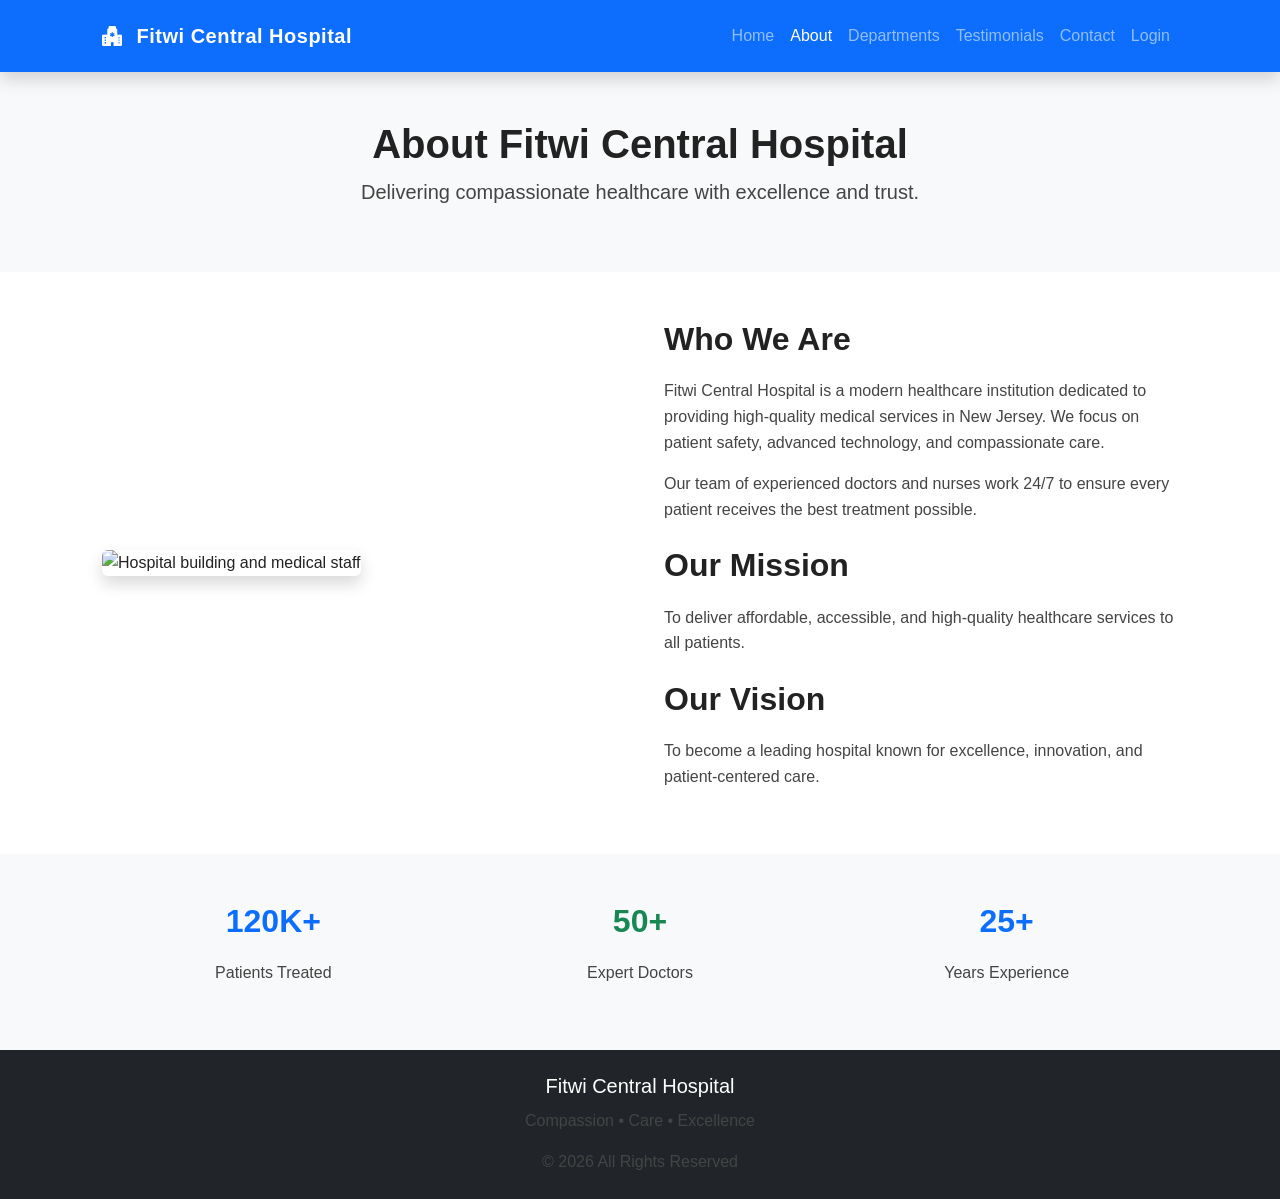
==== commit fb9e03c6: "Add files via upload" ====
--- a/about.html
+++ b/about.html
@@ -2,173 +2,150 @@
 <html lang="en">
 
 <head>
-    <meta charset="UTF-8">
-    <meta name="viewport" content="width=device-width, initial-scale=1.0">
+<meta charset="UTF-8">
+<meta name="viewport" content="width=device-width, initial-scale=1.0">
 
-    <!-- PRIMARY SEO -->
-    <title>About Us | Fitwi Central Hospital | Compassionate Healthcare Services</title>
+<title>About Us | Fitwi Central Hospital - Trusted Healthcare in New Jersey</title>
 
-    <meta name="description"
-        content="Learn about Fitwi Central Hospital, our mission, vision, expert doctors, modern facilities, and commitment to high-quality healthcare services.">
+<meta name="description" content="Learn about Fitwi Central Hospital, a trusted healthcare provider in New Jersey offering expert doctors, advanced treatment, and compassionate care.">
+<meta name="keywords" content="about Fitwi Central Hospital, hospital New Jersey, healthcare services, doctors, medical care">
+<meta name="author" content="Y-Creatives">
+<meta name="robots" content="index, follow">
 
-    <meta name="keywords"
-        content="Fitwi Central Hospital, hospital, healthcare, medical center, doctors, patient care, about hospital">
+<link rel="canonical" href="https://fitwi-central-hospital.netlify.app/about.html">
 
-    <meta name="author" content="Y-Creatives">
-    <meta name="robots" content="index, follow">
+<!-- Open Graph -->
+<meta property="og:title" content="About Fitwi Central Hospital">
+<meta property="og:description" content="Trusted healthcare services with expert doctors and modern medical care.">
+<meta property="og:type" content="website">
+<meta property="og:url" content="https://fitwi-central-hospital.netlify.app/about.html">
 
-    <!-- CANONICAL -->
-    <link rel="canonical" href="https://fitwi-central-hospital.netlify.app/about.html">
+<!-- Bootstrap -->
+<link href="https://cdn.jsdelivr.net/npm/bootstrap@5.3.3/dist/css/bootstrap.min.css" rel="stylesheet">
 
-    <!-- OPEN GRAPH -->
-    <meta property="og:type" content="website">
-    <meta property="og:title" content="About Fitwi Central Hospital">
-    <meta property="og:description" content="Discover our mission, vision, and experienced healthcare professionals.">
-    <meta property="og:image"
-        content="https://images.unsplash.com/photo-1519494026892-80bbd2d6fd0d?auto=format&fit=crop&w=1200&q=80">
-    <meta property="og:url" content="https://fitwi-central-hospital.netlify.app/about.html">
+<!-- Icons -->
+<link href="https://cdn.jsdelivr.net/npm/bootstrap-icons/font/bootstrap-icons.css" rel="stylesheet">
 
-    <!-- TWITTER -->
-    <meta name="twitter:card" content="summary_large_image">
-    <meta name="twitter:title" content="About Fitwi Central Hospital">
-    <meta name="twitter:description" content="Learn more about our hospital and medical services.">
-    <meta name="twitter:image"
-        content="https://images.unsplash.com/photo-1519494026892-80bbd2d6fd0d?auto=format&fit=crop&w=1200&q=80">
-
-    <!-- FAVICON -->
-    <link rel="icon" href="images/favicon.png">
-
-    <!-- GOOGLE FONTS -->
-    <link href="https://fonts.googleapis.com/css2?family=Poppins:wght@300;400;500;600;700&display=swap"
-        rel="stylesheet">
-
-    <!-- BOOTSTRAP -->
-    <link href="https://cdn.jsdelivr.net/npm/bootstrap@5.3.3/dist/css/bootstrap.min.css" rel="stylesheet">
-
-    <!-- BOOTSTRAP ICONS -->
-    <link href="https://cdn.jsdelivr.net/npm/bootstrap-icons@1.11.3/font/bootstrap-icons.css" rel="stylesheet">
-
-    <!-- CUSTOM CSS -->
-    <link rel="stylesheet" href="style.css">
+<link rel="stylesheet" href="style.css">
 </head>
 
 <body>
 
 <!-- ================= NAVBAR ================= -->
 <nav class="navbar navbar-expand-lg navbar-dark bg-primary sticky-top shadow">
-    <div class="container">
+  <div class="container">
 
-        <a class="navbar-brand fw-bold" href="index.html">
-            <i class="bi bi-hospital-fill me-2"></i>
-            0
-        </a>
+    <a class="navbar-brand fw-bold" href="index.html">
+      <i class="bi bi-hospital-fill me-2"></i>
+      Fitwi Central Hospital
+    </a>
 
-        <button class="navbar-toggler" type="button" data-bs-toggle="collapse" data-bs-target="#navbarNav">
-            <span class="navbar-toggler-icon"></span>
-        </button>
+    <button class="navbar-toggler" type="button" data-bs-toggle="collapse" data-bs-target="#navbarNav">
+      <span class="navbar-toggler-icon"></span>
+    </button>
 
-        <div class="collapse navbar-collapse" id="navbarNav">
-            <ul class="navbar-nav ms-auto align-items-lg-center">
+    <div class="collapse navbar-collapse" id="navbarNav">
 
-                <li class="nav-item"><a class="nav-link" href="index.html">Home</a></li>
-                <li class="nav-item"><a class="nav-link active" href="about.html">About</a></li>
-                <li class="nav-item"><a class="nav-link" href="departments.html">Departments</a></li>
-                <li class="nav-item"><a class="nav-link" href="testimonies.html">Testimonials</a></li>
-                <li class="nav-item"><a class="nav-link" href="contact.html">Contact</a></li>
-                <li class="nav-item"><a class="nav-link" href="login.html">Login</a></li>
+      <ul class="navbar-nav ms-auto">
 
-                <li class="nav-item ms-lg-3 mt-3 mt-lg-0">
-                    <a href="appointment.html" class="btn btn-success px-4">
-                        Get Appointment
-                    </a>
-                </li>
+        <li class="nav-item"><a class="nav-link" href="index.html">Home</a></li>
+        <li class="nav-item"><a class="nav-link active" href="about.html">About</a></li>
+        <li class="nav-item"><a class="nav-link" href="departments.html">Departments</a></li>
+        <li class="nav-item"><a class="nav-link" href="testimonies.html">Testimonials</a></li>
+        <li class="nav-item"><a class="nav-link" href="contact.html">Contact</a></li>
+        <li class="nav-item"><a class="nav-link" href="login.html">Login</a></li>
 
-            </ul>
-        </div>
+      </ul>
 
     </div>
+  </div>
 </nav>
 
 <!-- ================= HERO ================= -->
-<header class="position-relative">
-    <img src="https://images.unsplash.com/photo-1519494026892-80bbd2d6fd0d?auto=format&fit=crop&w=1600&q=80"
-        class="w-100"
-        style="height:60vh; object-fit:cover;"
-        alt="Hospital Building">
-
-    <div class="position-absolute top-50 start-50 translate-middle text-center text-white">
-        <h1 class="display-4 fw-bold">About Us</h1>
-        <p class="lead">Excellence • Compassion • Innovation</p>
-    </div>
+<header class="bg-light text-center py-5">
+  <div class="container">
+    <h1 class="fw-bold">About Fitwi Central Hospital</h1>
+    <p class="lead">Delivering compassionate healthcare with excellence and trust.</p>
+  </div>
 </header>
 
-<!-- ================= STORY ================= -->
+<!-- ================= ABOUT SECTION ================= -->
 <section class="py-5">
-    <div class="container">
-        <div class="row align-items-center g-5">
+  <div class="container">
 
-            <div class="col-lg-6">
-                <img src="https://images.unsplash.com/photo-1586773860418-d37222d8fce3?auto=format&fit=crop&w=1200&q=80"
-                    class="img-fluid rounded shadow"
-                    alt="Hospital Interior">
-            </div>
+    <div class="row align-items-center g-5">
 
-            <div class="col-lg-6">
-                <h2 class="fw-bold mb-4">Our Story</h2>
+      <div class="col-md-6">
+        <img src="https://images.unsplash.com/photo-1586773860418-d37222d8fce3?auto=format&fit=crop&w=1000&q=80"
+             class="img-fluid rounded shadow"
+             alt="Hospital building and medical staff">
+      </div>
 
-                <p>Fitwi Central Hospital is committed to delivering high-quality healthcare with compassion and modern technology.</p>
-                <p>We provide multi-specialty services with patient-centered care and professional excellence.</p>
-                <p>Thousands of patients trust us every year for safe and reliable treatment.</p>
-            </div>
+      <div class="col-md-6">
 
-        </div>
+        <h2>Who We Are</h2>
+        <p>
+          Fitwi Central Hospital is a modern healthcare institution dedicated to providing
+          high-quality medical services in New Jersey. We focus on patient safety,
+          advanced technology, and compassionate care.
+        </p>
+
+        <p>
+          Our team of experienced doctors and nurses work 24/7 to ensure every patient
+          receives the best treatment possible.
+        </p>
+
+        <h2 class="mt-4">Our Mission</h2>
+        <p>
+          To deliver affordable, accessible, and high-quality healthcare services to all patients.
+        </p>
+
+        <h2 class="mt-4">Our Vision</h2>
+        <p>
+          To become a leading hospital known for excellence, innovation, and patient-centered care.
+        </p>
+
+      </div>
+
     </div>
+
+  </div>
 </section>
 
-<!-- ================= MISSION VISION VALUES ================= -->
-<section class="py-5 bg-light">
-    <div class="container text-center mb-5">
-        <h2 class="fw-bold">Mission, Vision & Values</h2>
-    </div>
+<!-- ================= STATS ================= -->
+<section class="py-5 bg-light text-center">
+  <div class="container">
 
     <div class="row g-4">
 
-        <div class="col-md-4">
-            <div class="card shadow p-4 h-100 text-center">
-                <i class="bi bi-heart-pulse-fill display-4 text-primary"></i>
-                <h4 class="mt-3">Mission</h4>
-                <p>Provide quality healthcare with compassion and advanced technology.</p>
-            </div>
-        </div>
+      <div class="col-md-4">
+        <h2 class="text-primary fw-bold">120K+</h2>
+        <p>Patients Treated</p>
+      </div>
 
-        <div class="col-md-4">
-            <div class="card shadow p-4 h-100 text-center">
-                <i class="bi bi-eye-fill display-4 text-success"></i>
-                <h4 class="mt-3">Vision</h4>
-                <p>To be a leading hospital recognized for excellence in healthcare.</p>
-            </div>
-        </div>
+      <div class="col-md-4">
+        <h2 class="text-success fw-bold">50+</h2>
+        <p>Expert Doctors</p>
+      </div>
 
-        <div class="col-md-4">
-            <div class="card shadow p-4 h-100 text-center">
-                <i class="bi bi-award-fill display-4 text-warning"></i>
-                <h4 class="mt-3">Values</h4>
-                <p>Compassion, Integrity, Excellence, and Patient Care.</p>
-            </div>
-        </div>
+      <div class="col-md-4">
+        <h2 class="text-primary fw-bold">25+</h2>
+        <p>Years Experience</p>
+      </div>
 
     </div>
+
+  </div>
 </section>
 
 <!-- ================= FOOTER ================= -->
 <footer class="bg-dark text-white text-center py-4">
-    <p>© 2026 1</p>
-    <p>Developed by <strong>Y-Creatives</strong></p>
+  <h5>Fitwi Central Hospital</h5>
+  <p>Compassion • Care • Excellence</p>
+  <p class="mb-0">© 2026 All Rights Reserved</p>
 </footer>
 
-<!-- BOOTSTRAP JS -->
 <script src="https://cdn.jsdelivr.net/npm/bootstrap@5.3.3/dist/js/bootstrap.bundle.min.js"></script>
-
 <script src="script.js"></script>
 
 </body>
--- a/style.css
+++ b/style.css
@@ -0,0 +1,142 @@
+/* ================= GLOBAL RESET ================= */
+* {
+    margin: 0;
+    padding: 0;
+    box-sizing: border-box;
+    scroll-behavior: smooth;
+}
+
+body {
+    font-family: "Poppins", sans-serif;
+    line-height: 1.6;
+    color: #222;
+    background-color: #fff;
+}
+
+/* ================= NAVBAR ================= */
+.navbar {
+    padding: 15px 0;
+}
+
+.navbar-brand {
+    font-size: 20px;
+    letter-spacing: 0.5px;
+}
+
+.nav-link {
+    font-weight: 500;
+    transition: 0.3s;
+}
+
+.nav-link:hover {
+    color: #00c389 !important;
+}
+
+/* ================= HERO ================= */
+.hero {
+    position: relative;
+}
+
+.hero h1 {
+    font-size: 3rem;
+    text-shadow: 0 5px 15px rgba(0,0,0,0.4);
+}
+
+.hero p {
+    font-size: 1.2rem;
+}
+
+/* ================= BUTTONS ================= */
+.btn-success {
+    background-color: #00c389;
+    border: none;
+}
+
+.btn-success:hover {
+    background-color: #00a876;
+}
+
+/* ================= SECTIONS ================= */
+section {
+    padding: 60px 0;
+}
+
+h1, h2, h3, h4 {
+    font-weight: 700;
+}
+
+h2 {
+    margin-bottom: 20px;
+}
+
+/* ================= CARDS ================= */
+.card {
+    border: none;
+    border-radius: 12px;
+    transition: 0.3s;
+}
+
+.card:hover {
+    transform: translateY(-5px);
+    box-shadow: 0 10px 25px rgba(0,0,0,0.1);
+}
+
+.card img {
+    height: 200px;
+    object-fit: cover;
+    border-top-left-radius: 12px;
+    border-top-right-radius: 12px;
+}
+
+/* ================= STATS ================= */
+.stats h2 {
+    font-size: 2.2rem;
+}
+
+/* ================= FOOTER ================= */
+footer {
+    font-size: 14px;
+}
+
+footer h5 {
+    margin-bottom: 10px;
+}
+
+/* ================= BACK TO TOP BUTTON ================= */
+.back-to-top {
+    position: fixed;
+    bottom: 20px;
+    right: 20px;
+    width: 45px;
+    height: 45px;
+    border-radius: 50%;
+    display: flex;
+    align-items: center;
+    justify-content: center;
+    z-index: 9999;
+}
+
+/* ================= MOBILE FIX ================= */
+@media (max-width: 768px) {
+    .hero h1 {
+        font-size: 2rem;
+    }
+
+    .hero p {
+        font-size: 1rem;
+    }
+
+    .navbar-nav {
+        text-align: center;
+    }
+}
+
+/* ================= SEO IMPROVEMENT ================= */
+p {
+    font-size: 16px;
+    color: #444;
+}
+
+.container {
+    max-width: 1100px;
+}
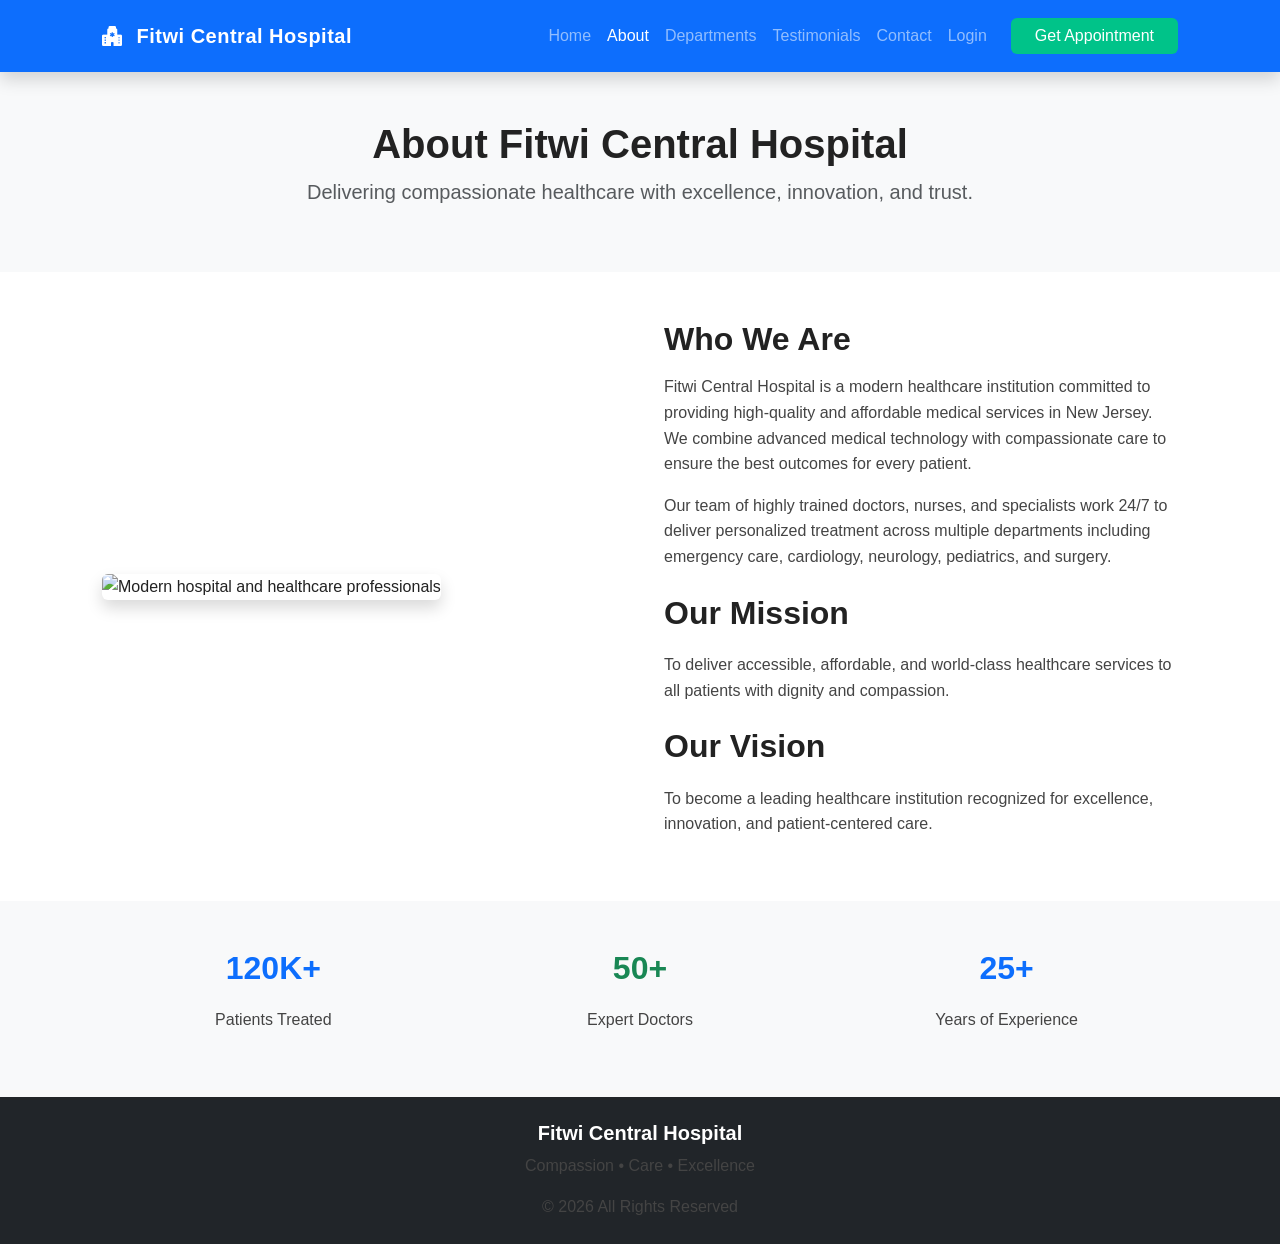
==== commit ad296d3c: "Add files via upload" ====
--- a/about.html
+++ b/about.html
@@ -8,7 +8,7 @@
 <title>About Us | Fitwi Central Hospital - Trusted Healthcare in New Jersey</title>
 
 <meta name="description" content="Learn about Fitwi Central Hospital, a trusted healthcare provider in New Jersey offering expert doctors, advanced treatment, and compassionate care.">
-<meta name="keywords" content="about Fitwi Central Hospital, hospital New Jersey, healthcare services, doctors, medical care">
+<meta name="keywords" content="Fitwi Central Hospital, about hospital New Jersey, healthcare services, doctors, medical care">
 <meta name="author" content="Y-Creatives">
 <meta name="robots" content="index, follow">
 
@@ -16,9 +16,16 @@
 
 <!-- Open Graph -->
 <meta property="og:title" content="About Fitwi Central Hospital">
-<meta property="og:description" content="Trusted healthcare services with expert doctors and modern medical care.">
+<meta property="og:description" content="Trusted healthcare services with expert doctors and modern medical care in New Jersey.">
 <meta property="og:type" content="website">
 <meta property="og:url" content="https://fitwi-central-hospital.netlify.app/about.html">
+<meta property="og:image" content="https://images.unsplash.com/photo-1586773860418-d37222d8fce3?auto=format&fit=crop&w=1200&q=80">
+
+<!-- Twitter -->
+<meta name="twitter:card" content="summary_large_image">
+<meta name="twitter:title" content="About Fitwi Central Hospital">
+<meta name="twitter:description" content="Trusted hospital providing high-quality healthcare services in New Jersey.">
+<meta name="twitter:image" content="https://images.unsplash.com/photo-1586773860418-d37222d8fce3?auto=format&fit=crop&w=1200&q=80">
 
 <!-- Bootstrap -->
 <link href="https://cdn.jsdelivr.net/npm/bootstrap@5.3.3/dist/css/bootstrap.min.css" rel="stylesheet">
@@ -26,7 +33,9 @@
 <!-- Icons -->
 <link href="https://cdn.jsdelivr.net/npm/bootstrap-icons/font/bootstrap-icons.css" rel="stylesheet">
 
+<!-- Custom CSS -->
 <link rel="stylesheet" href="style.css">
+
 </head>
 
 <body>
@@ -46,7 +55,7 @@
 
     <div class="collapse navbar-collapse" id="navbarNav">
 
-      <ul class="navbar-nav ms-auto">
+      <ul class="navbar-nav ms-auto align-items-lg-center">
 
         <li class="nav-item"><a class="nav-link" href="index.html">Home</a></li>
         <li class="nav-item"><a class="nav-link active" href="about.html">About</a></li>
@@ -55,17 +64,24 @@
         <li class="nav-item"><a class="nav-link" href="contact.html">Contact</a></li>
         <li class="nav-item"><a class="nav-link" href="login.html">Login</a></li>
 
+        <li class="nav-item ms-lg-3 mt-3 mt-lg-0">
+          <a href="appointment.html" class="btn btn-success px-4">Get Appointment</a>
+        </li>
+
       </ul>
 
     </div>
+
   </div>
 </nav>
 
 <!-- ================= HERO ================= -->
-<header class="bg-light text-center py-5">
+<header class="py-5 bg-light text-center">
   <div class="container">
     <h1 class="fw-bold">About Fitwi Central Hospital</h1>
-    <p class="lead">Delivering compassionate healthcare with excellence and trust.</p>
+    <p class="lead text-muted">
+      Delivering compassionate healthcare with excellence, innovation, and trust.
+    </p>
   </div>
 </header>
 
@@ -75,34 +91,37 @@
 
     <div class="row align-items-center g-5">
 
-      <div class="col-md-6">
-        <img src="https://images.unsplash.com/photo-1586773860418-d37222d8fce3?auto=format&fit=crop&w=1000&q=80"
+      <div class="col-lg-6">
+        <img src="https://images.unsplash.com/photo-1586773860418-d37222d8fce3?auto=format&fit=crop&w=1200&q=80"
              class="img-fluid rounded shadow"
-             alt="Hospital building and medical staff">
+             alt="Modern hospital and healthcare professionals">
       </div>
 
-      <div class="col-md-6">
+      <div class="col-lg-6">
 
-        <h2>Who We Are</h2>
+        <h2 class="fw-bold mb-3">Who We Are</h2>
         <p>
-          Fitwi Central Hospital is a modern healthcare institution dedicated to providing
-          high-quality medical services in New Jersey. We focus on patient safety,
-          advanced technology, and compassionate care.
+          Fitwi Central Hospital is a modern healthcare institution committed to providing
+          high-quality and affordable medical services in New Jersey. We combine advanced
+          medical technology with compassionate care to ensure the best outcomes for every patient.
         </p>
 
         <p>
-          Our team of experienced doctors and nurses work 24/7 to ensure every patient
-          receives the best treatment possible.
+          Our team of highly trained doctors, nurses, and specialists work 24/7 to deliver
+          personalized treatment across multiple departments including emergency care,
+          cardiology, neurology, pediatrics, and surgery.
         </p>
 
-        <h2 class="mt-4">Our Mission</h2>
+        <h2 class="fw-bold mt-4">Our Mission</h2>
         <p>
-          To deliver affordable, accessible, and high-quality healthcare services to all patients.
+          To deliver accessible, affordable, and world-class healthcare services to all patients
+          with dignity and compassion.
         </p>
 
-        <h2 class="mt-4">Our Vision</h2>
+        <h2 class="fw-bold mt-4">Our Vision</h2>
         <p>
-          To become a leading hospital known for excellence, innovation, and patient-centered care.
+          To become a leading healthcare institution recognized for excellence, innovation,
+          and patient-centered care.
         </p>
 
       </div>
@@ -130,7 +149,7 @@
 
       <div class="col-md-4">
         <h2 class="text-primary fw-bold">25+</h2>
-        <p>Years Experience</p>
+        <p>Years of Experience</p>
       </div>
 
     </div>
@@ -140,12 +159,15 @@
 
 <!-- ================= FOOTER ================= -->
 <footer class="bg-dark text-white text-center py-4">
-  <h5>Fitwi Central Hospital</h5>
+  <h5 class="fw-bold">Fitwi Central Hospital</h5>
   <p>Compassion • Care • Excellence</p>
   <p class="mb-0">© 2026 All Rights Reserved</p>
 </footer>
 
+<!-- Bootstrap JS -->
 <script src="https://cdn.jsdelivr.net/npm/bootstrap@5.3.3/dist/js/bootstrap.bundle.min.js"></script>
+
+<!-- Custom JS -->
 <script src="script.js"></script>
 
 </body>
--- a/style.css
+++ b/style.css
@@ -13,6 +13,25 @@
     background-color: #fff;
 }
 
+/* ================= CONTAINER ================= */
+.container {
+    max-width: 1100px;
+}
+
+/* ================= TYPOGRAPHY ================= */
+p {
+    font-size: 16px;
+    color: #444;
+}
+
+h1, h2, h3, h4 {
+    font-weight: 700;
+}
+
+h2 {
+    margin-bottom: 20px;
+}
+
 /* ================= NAVBAR ================= */
 .navbar {
     padding: 15px 0;
@@ -35,15 +54,59 @@
 /* ================= HERO ================= */
 .hero {
     position: relative;
-}
-
+    height: 90vh;
+    overflow: hidden;
+}
+
+/* HERO IMAGE */
+.hero-image {
+    width: 100%;
+    height: 100%;
+    object-fit: cover;
+    display: block;
+}
+
+/* DARK OVERLAY */
+.hero-overlay {
+    position: absolute;
+    top: 0;
+    left: 0;
+    width: 100%;
+    height: 100%;
+    background: rgba(0, 0, 0, 0.55);
+    z-index: 1;
+}
+
+/* HERO CONTENT */
+.hero-content {
+    position: absolute;
+    top: 50%;
+    left: 50%;
+    transform: translate(-50%, -50%);
+    z-index: 2;
+    text-align: center;
+    color: #fff;
+    width: 90%;
+    max-width: 900px;
+}
+
+/* HERO TEXT */
 .hero h1 {
     font-size: 3rem;
-    text-shadow: 0 5px 15px rgba(0,0,0,0.4);
+    text-shadow: 0 5px 15px rgba(0, 0, 0, 0.4);
 }
 
 .hero p {
     font-size: 1.2rem;
+    margin-bottom: 10px;
+}
+
+/* Make long paragraph readable */
+.hero-content p {
+    background: rgba(0, 0, 0, 0.45);
+    display: inline-block;
+    padding: 10px 15px;
+    border-radius: 10px;
 }
 
 /* ================= BUTTONS ================= */
@@ -59,14 +122,6 @@
 /* ================= SECTIONS ================= */
 section {
     padding: 60px 0;
-}
-
-h1, h2, h3, h4 {
-    font-weight: 700;
-}
-
-h2 {
-    margin-bottom: 20px;
 }
 
 /* ================= CARDS ================= */
@@ -78,7 +133,7 @@
 
 .card:hover {
     transform: translateY(-5px);
-    box-shadow: 0 10px 25px rgba(0,0,0,0.1);
+    box-shadow: 0 10px 25px rgba(0, 0, 0, 0.1);
 }
 
 .card img {
@@ -88,7 +143,7 @@
     border-top-right-radius: 12px;
 }
 
-/* ================= STATS ================= */
+/* ================= STATISTICS ================= */
 .stats h2 {
     font-size: 2.2rem;
 }
@@ -98,7 +153,7 @@
     font-size: 14px;
 }
 
-footer h5 {
+footer h4 {
     margin-bottom: 10px;
 }
 
@@ -116,8 +171,42 @@
     z-index: 9999;
 }
 
+/* ================= FULL SCREEN MENU ================= */
+.overlay {
+    position: fixed;
+    top: 0;
+    left: 0;
+    width: 100%;
+    height: 100%;
+    background: rgba(0, 0, 0, 0.92);
+    z-index: 9999;
+    display: none;
+}
+
+.overlay-content {
+    position: absolute;
+    top: 50%;
+    left: 50%;
+    transform: translate(-50%, -50%);
+    text-align: center;
+}
+
+.overlay-content a {
+    display: block;
+    color: #fff;
+    font-size: 20px;
+    margin: 15px 0;
+    text-decoration: none;
+    transition: 0.3s;
+}
+
+.overlay-content a:hover {
+    color: #00c389;
+}
+
 /* ================= MOBILE FIX ================= */
 @media (max-width: 768px) {
+
     .hero h1 {
         font-size: 2rem;
     }
@@ -129,14 +218,19 @@
     .navbar-nav {
         text-align: center;
     }
-}
-
-/* ================= SEO IMPROVEMENT ================= */
-p {
-    font-size: 16px;
-    color: #444;
-}
-
-.container {
-    max-width: 1100px;
+
+    .hero {
+        height: 70vh;
+    }
+}
+
+/* ================= ACCESSIBILITY ================= */
+a {
+    text-decoration: none;
+}
+
+button:focus,
+a:focus {
+    outline: 2px solid #00c389;
+    outline-offset: 3px;
 }
